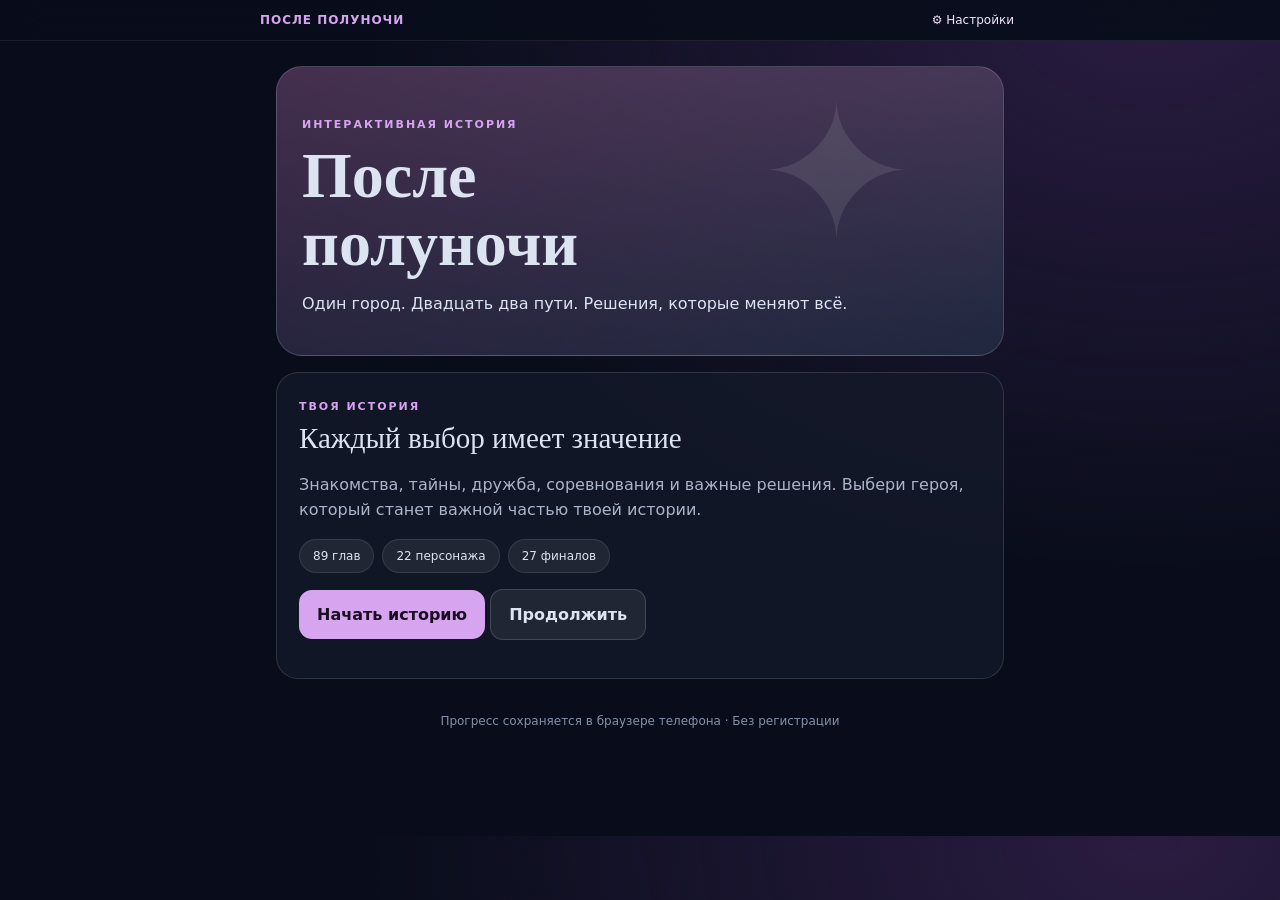
==== index.html @ 6deab2fa "Add mobile-first interactive story website" ====
<!doctype html><html lang="ru"><head><meta charset="UTF-8"><meta name="viewport" content="width=device-width,initial-scale=1,viewport-fit=cover"><meta name="theme-color" content="#090d1b"><title>После полуночи — интерактивная история</title><style>
:root{color-scheme:dark;--a:#d7a4ef;--b:#101629;--c:#dce4f2}*{box-sizing:border-box}body{margin:0;background:radial-gradient(ellipse at 90% 0%,#2a1c41,transparent 48%),#090d1b;color:var(--c);font-family:system-ui,-apple-system,Arial,sans-serif}button{font:inherit;cursor:pointer}header{position:sticky;top:0;z-index:20;display:flex;justify-content:space-between;align-items:center;padding:12px max(16px,calc((100vw - 760px)/2));background:#090d1bed;backdrop-filter:blur(18px);border-bottom:1px solid #ffffff15}header b{color:var(--a);letter-spacing:.08em;font-size:12px}.wrap{width:min(100%,760px);margin:auto;padding:16px 16px 96px}.cover{border:1px solid #ffffff26;overflow:hidden;border-radius:26px;min-height:290px;position:relative;background:linear-gradient(160deg,#58375d88,#0d1e32cc),linear-gradient(65deg,#201d32,#765479)}.cover:before{content:"✦";position:absolute;right:12%;top:12px;font-size:190px;line-height:1;color:#ffffff19}.cover section{position:absolute;inset:auto 25px 26px}h1{font-family:Georgia,serif;line-height:1.06;font-size:clamp(34px,9vw,64px);margin:10px 0}h2{font:29px Georgia,serif;margin:8px 0 18px}.kicker{font-size:11px;letter-spacing:.18em;text-transform:uppercase;color:var(--a);font-weight:800}.muted{color:#aab5ca;line-height:1.55}.btn{border:0;border-radius:13px;background:var(--a);color:#1a0f22;font-weight:750;padding:15px 18px;min-height:48px}.btn.secondary{color:var(--c);background:#ffffff12;border:1px solid #ffffff27}.btn:disabled{opacity:.45}.stack{display:grid;gap:12px}.panel{border:1px solid #ffffff20;background:#151a2bc9;border-radius:22px;padding:22px;margin-top:16px}.rows{display:flex;gap:8px;flex-wrap:wrap}.pill{padding:9px 13px;background:#ffffff12;border:1px solid #ffffff19;border-radius:100px;font-size:12px}.scene{font:clamp(17px,4vw,21px)/1.75 Georgia,serif;white-space:pre-wrap;color:#f5eefa}.choice{width:100%;text-align:left;background:#20223c;color:white;border:1px solid #ffffff23;border-radius:15px;padding:17px;margin:7px 0;line-height:1.45}.choice:active{background:#403452}.choice small{display:block;color:var(--a);margin-top:5px}.names{display:grid;grid-template-columns:repeat(2,minmax(0,1fr));gap:8px}.name{background:#ffffff0c;border:1px solid #ffffff20;padding:14px 12px;border-radius:13px;color:#fff;text-align:left}.name.active{border-color:var(--a);background:#ce8fee22}.name small{display:block;color:#abb4c7;margin-top:4px}.hidden{display:none!important}.footer{color:#8390a8;font-size:12px;text-align:center;margin-top:35px}progress{width:100%;accent-color:#d7a4ef;height:7px}#ending{border:1px solid #bca2c0;border-radius:17px;padding:18px;background:#ffffff0c}dialog{background:#121728;color:white;border:1px solid #ffffff30;border-radius:18px;max-width:440px;width:90%;padding:22px}dialog::backdrop{background:#000a}.toplink{background:none;color:#f2e4fb;border:0;font-size:12px}@media(min-width:580px){.names{grid-template-columns:repeat(4,1fr)}.wrap{padding-top:25px}}@media(prefers-reduced-motion:no-preference){.panel{animation:rise .3s ease-out}@keyframes rise{from{opacity:.6;transform:translateY(8px)}to{opacity:1;transform:none}}}</style></head><body><header><b>ПОСЛЕ ПОЛУНОЧИ</b><button class="toplink" onclick="showSettings()">⚙ Настройки</button></header><main class="wrap">
<section class="cover"><section><span class="kicker">Интерактивная история</span><h1>После<br>полуночи</h1><p>Один город. Двадцать два пути. Решения, которые меняют всё.</p></section></section>
<section id="start" class="panel"><span class="kicker">Твоя история</span><h2>Каждый выбор имеет значение</h2><p class="muted">Знакомства, тайны, дружба, соревнования и важные решения. Выбери героя, который станет важной частью твоей истории.</p><div class="rows"><span class="pill">89 глав</span><span class="pill">22 персонажа</span><span class="pill">27 финалов</span></div><p><button class="btn" onclick="begin()">Начать историю</button> <button class="btn secondary" onclick="resume()">Продолжить</button></p></section>
<section id="game" class="hidden"><section class="panel"><div class="rows"><span class="pill" id="chapter">Глава 1 / 89</span><span class="pill" id="scores">Смелость 0 · Правда 0</span></div><p><progress id="bar" value="1" max="89"></progress></p><span class="kicker" id="episode">Сезон первый</span><h2 id="heading"></h2><div id="scene" class="scene"></div></section><section class="panel" id="selectPanel"><span class="kicker">Герои</span><h2>Кому довериться?</h2><p class="muted">Ты можешь поменять свой выбор. Некоторые решения сделают отношения ближе, другие отдалят вас.</p><div class="names" id="names"></div></section><section class="panel"><span class="kicker">Твой выбор</span><div id="choices"></div></section></section><p class="footer">Прогресс сохраняется в браузере телефона · Без регистрации</p></main>
<dialog id="settings"><h2>Настройки</h2><p class="muted">Все сохранения хранятся только на этом устройстве.</p><button class="btn secondary" onclick="exportSave()">Скопировать сохранение</button> <button class="btn secondary" onclick="resetSave()">Начать заново</button><p><button class="btn" onclick="document.getElementById('settings').close()">Закрыть</button></p></dialog>
<script>
const people=[['Александр','хоккеист'],['Матвей','фигурист'],['Артём','музыкант'],['Марк','фотограф'],['Никита','журналист'],['Илья','спасатель'],['Дмитрий','архитектор'],['Егор','актер'],['Даниил','врач'],['Андрей','писатель'],['Лев','пилот'],['Максим','предприниматель'],['Тимур','тренер'],['Роман','режиссер'],['Кирилл','художник'],['Мирон','психолог'],['Виктор','спортсмен'],['Савва','историк'],['Оскар','шеф-повар'],['Ян','путешественник'],['Давид','музыкант'],['Глеб','ученый']];
const titles=['Первая встреча','Тайна старого письма','Случайный разговор','Поворот судьбы','На грани решения','Обещание','За закрытой дверью','Голос из прошлого','Неожиданная новость','После полуночи','Другая сторона правды','Новая дорога','Последний шанс'];
let s={chapter:1,hero:0,bravery:0,truth:0,trust:0,history:[]};
try{const saved=JSON.parse(localStorage.getItem('after_midnight_save'));if(saved&&saved.chapter)s=saved}catch{}
function store(){localStorage.setItem('after_midnight_save',JSON.stringify(s))}
function name(){return people[s.hero][0]}
function begin(){document.getElementById('start').classList.add('hidden');document.getElementById('game').classList.remove('hidden');render()}
function resume(){begin()}
function makeScene(){const n=s.chapter;const a=name();const topic=titles[(n-1)%titles.length];if(n===89)return 'Прошло столько событий, что теперь всё кажется другим. Ты стоишь на набережной и понимаешь: каждое слово, каждый отказ и каждое обещание привели тебя сюда. '+a+' ждёт ответа. Как ты завершишь эту историю?';const intro=['Город встречает тебя прохладным воздухом. Фонари отражаются в мокром асфальте, а телефон неожиданно загорается. На экране имя: '+a+'.','На следующий день ты находишь записку без подписи. В ней только место встречи и три слова: «Ты должна узнать». '+a+' замечает твоё беспокойство.','Зал постепенно пустеет. После важного события '+a+' предлагает поговорить наедине. Ты чувствуешь, что за обычными словами скрывается нечто большее.','Ночью приходит сообщение. Кто-то знает историю, о которой ты никому не рассказывала. '+a+' спрашивает, доверяешь ли ты ему.','Утром кажется, что всё решено. Но звонок меняет планы. Ты снова стоишь перед выбором, от которого многое зависит.'];const mid=['Ты вспоминаешь разговор о будущем. Что важнее — защищать близких или говорить правду, даже когда это трудно?','В твоих руках оказывается возможность помочь другому человеку. Однако для этого потребуется смелость и честный разговор.','Друзья дают противоречивые советы. Но принимать решение придется самой.','Перед вами открывается дверь, ведущая к долгожданному ответу. Ты замечаешь, что '+a+' тоже колеблется.','У тебя есть всего один вечер, чтобы исправить ошибку. И совсем неясно, получится ли вернуть прежнее доверие.'];return intro[(n-1)%intro.length]+'\n\n'+topic+'.\n\n'+mid[Math.floor((n-1)/3)%mid.length]+'\n\n'+(n%9===0?'В этот момент ты понимаешь: отступать уже поздно.':'За окном наступает ночь. Что ты сделаешь?')}
function ending(){let id=((s.bravery+120)*7+(s.truth+130)*3+(s.trust+90))%27+1;const a=name();const tone=s.trust>9?'вы сохранили близость и взаимное доверие':s.truth>8?'ты выбрала правду и собственный путь':'будущее осталось открытым';return 'Финал '+id+' из 27.\n\nТы вспоминаешь всё, что было между вами. '+a+' стоит рядом, а впереди начинается новая глава жизни. Благодаря твоим решениям '+tone+'.\n\nУ любой истории есть конец. Но главный выбор всегда остаётся за тобой.'}
function selectHero(i){s.hero=i;store();render()}
function choose(i){const changes=[[1,0,1],[0,1,0],[-1,-1,-1],[1,1,0]];const [b,t,r]=changes[i];s.bravery+=b;s.truth+=t;s.trust+=r;s.history.push({chapter:s.chapter,choice:i,hero:s.hero});if(s.chapter<89)s.chapter++;else{s.chapter=90}store();render();window.scrollTo({top:0,behavior:'smooth'})}
function render(){const n=s.chapter;document.getElementById('chapter').textContent='Глава '+Math.min(n,89)+' / 89';document.getElementById('scores').textContent='Смелость '+s.bravery+' · Правда '+s.truth+' · Доверие '+s.trust;document.getElementById('bar').value=Math.min(n,89);document.getElementById('episode').textContent=n>89?'Эпилог':'Глава '+n;document.getElementById('heading').textContent=n>89?'Твоя концовка':titles[(n-1)%titles.length];document.getElementById('scene').textContent=n>89?ending():makeScene();document.getElementById('selectPanel').classList.toggle('hidden',n>89);document.getElementById('names').innerHTML=people.map((p,i)=>'<button class="name '+(s.hero===i?'active':'')+'" onclick="selectHero('+i+')">'+p[0]+'<small>'+p[1]+'</small></button>').join('');document.getElementById('choices').innerHTML=n>89?'<button class="btn" onclick="restart()">Начать новую историю</button>':[['Сказать правду, несмотря на последствия','+1 к правде'],['Поступить смело и рискнуть','+1 к смелости · +1 к доверию'],['Промолчать и держаться в стороне','-1 к правде · -1 к доверию'],['Предложить решить всё вместе','+1 к смелости · +1 к правде']].map((o,i)=>'<button class="choice" onclick="choose('+([1,0,2,3][i])+')">'+o[0]+'<small>'+o[1]+'</small></button>').join('')}
function restart(){if(confirm('Начать сначала? Прежнее сохранение будет заменено.')){s={chapter:1,hero:0,bravery:0,truth:0,trust:0,history:[]};store();render()}}
function resetSave(){document.getElementById('settings').close();restart()}
function exportSave(){navigator.clipboard?.writeText(JSON.stringify(s)).then(()=>alert('Сохранение скопировано')).catch(()=>alert('Не удалось скопировать'))}
function showSettings(){document.getElementById('settings').showModal()}
if(s.chapter>1){document.querySelector('#start .muted').textContent='Твоя история сохранена: глава '+Math.min(s.chapter,89)+'. Нажми «Продолжить», чтобы вернуться к выбору.'}
</script></body></html>
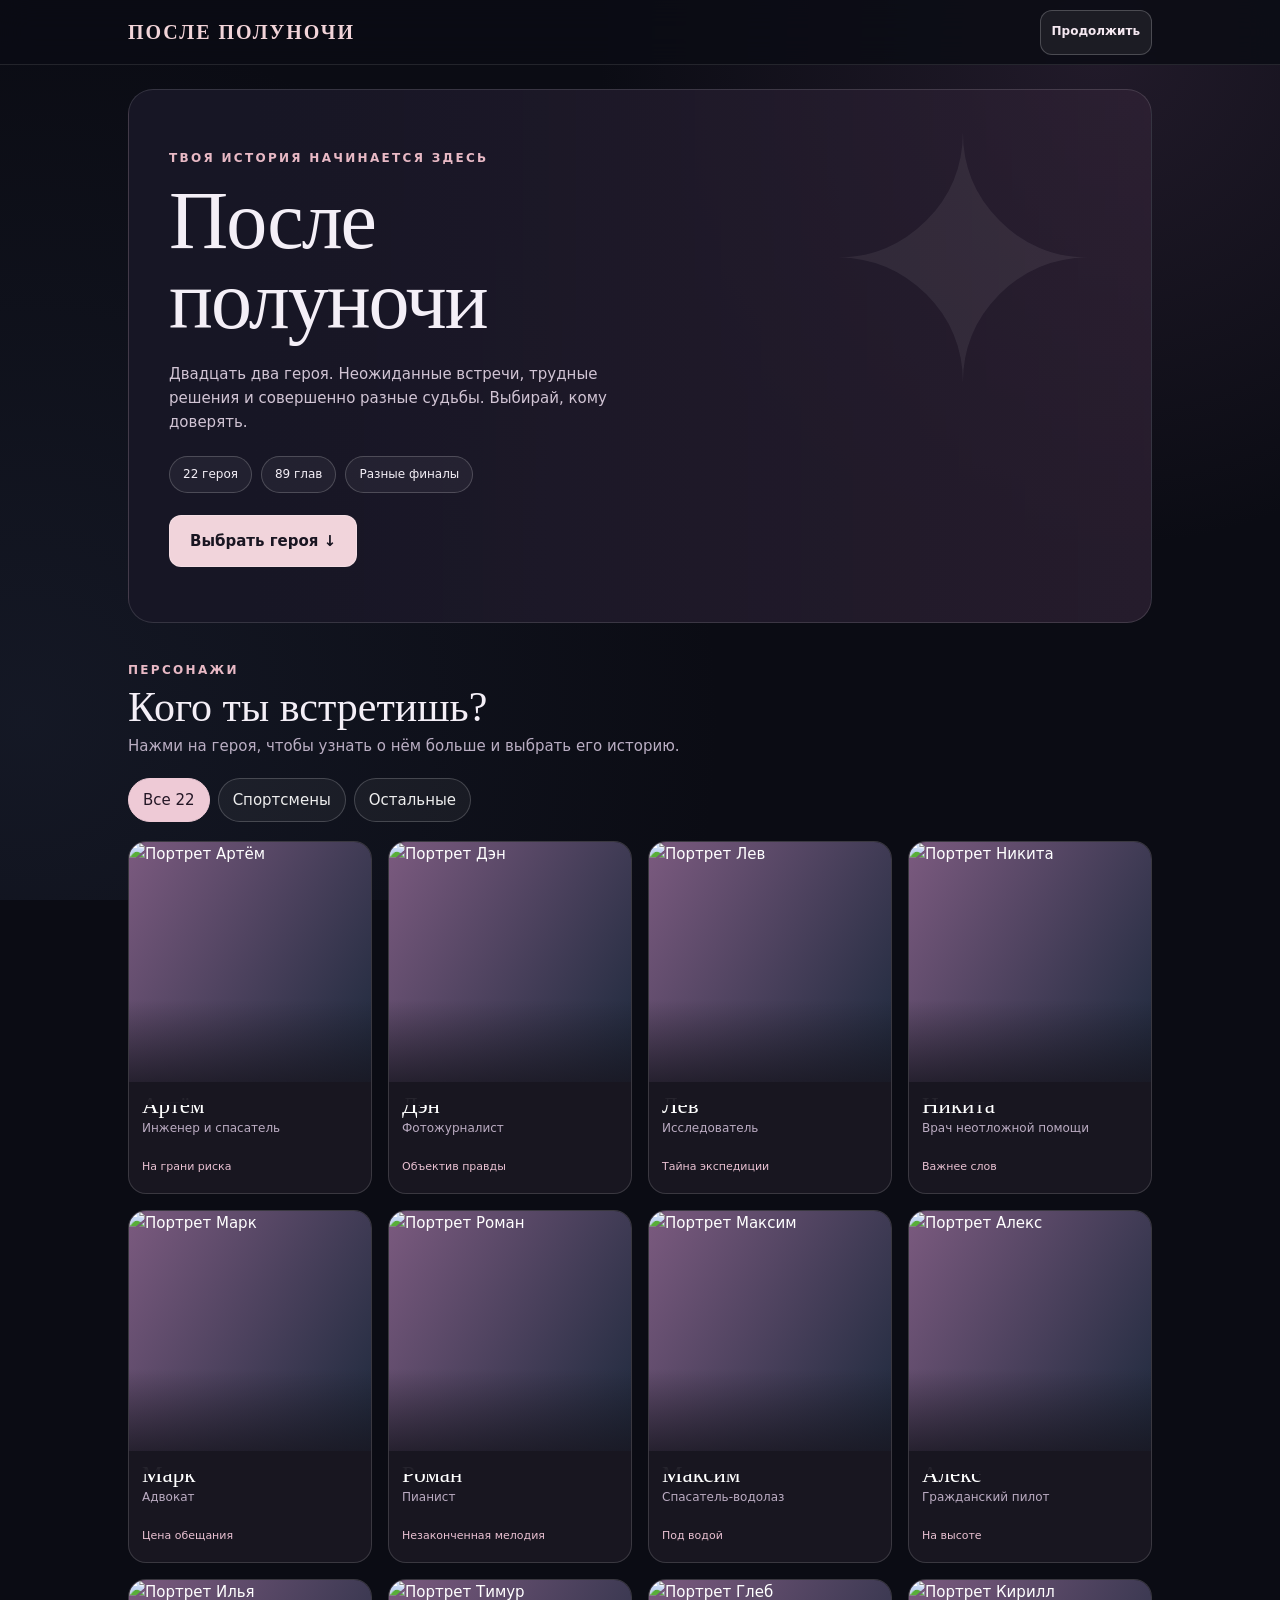
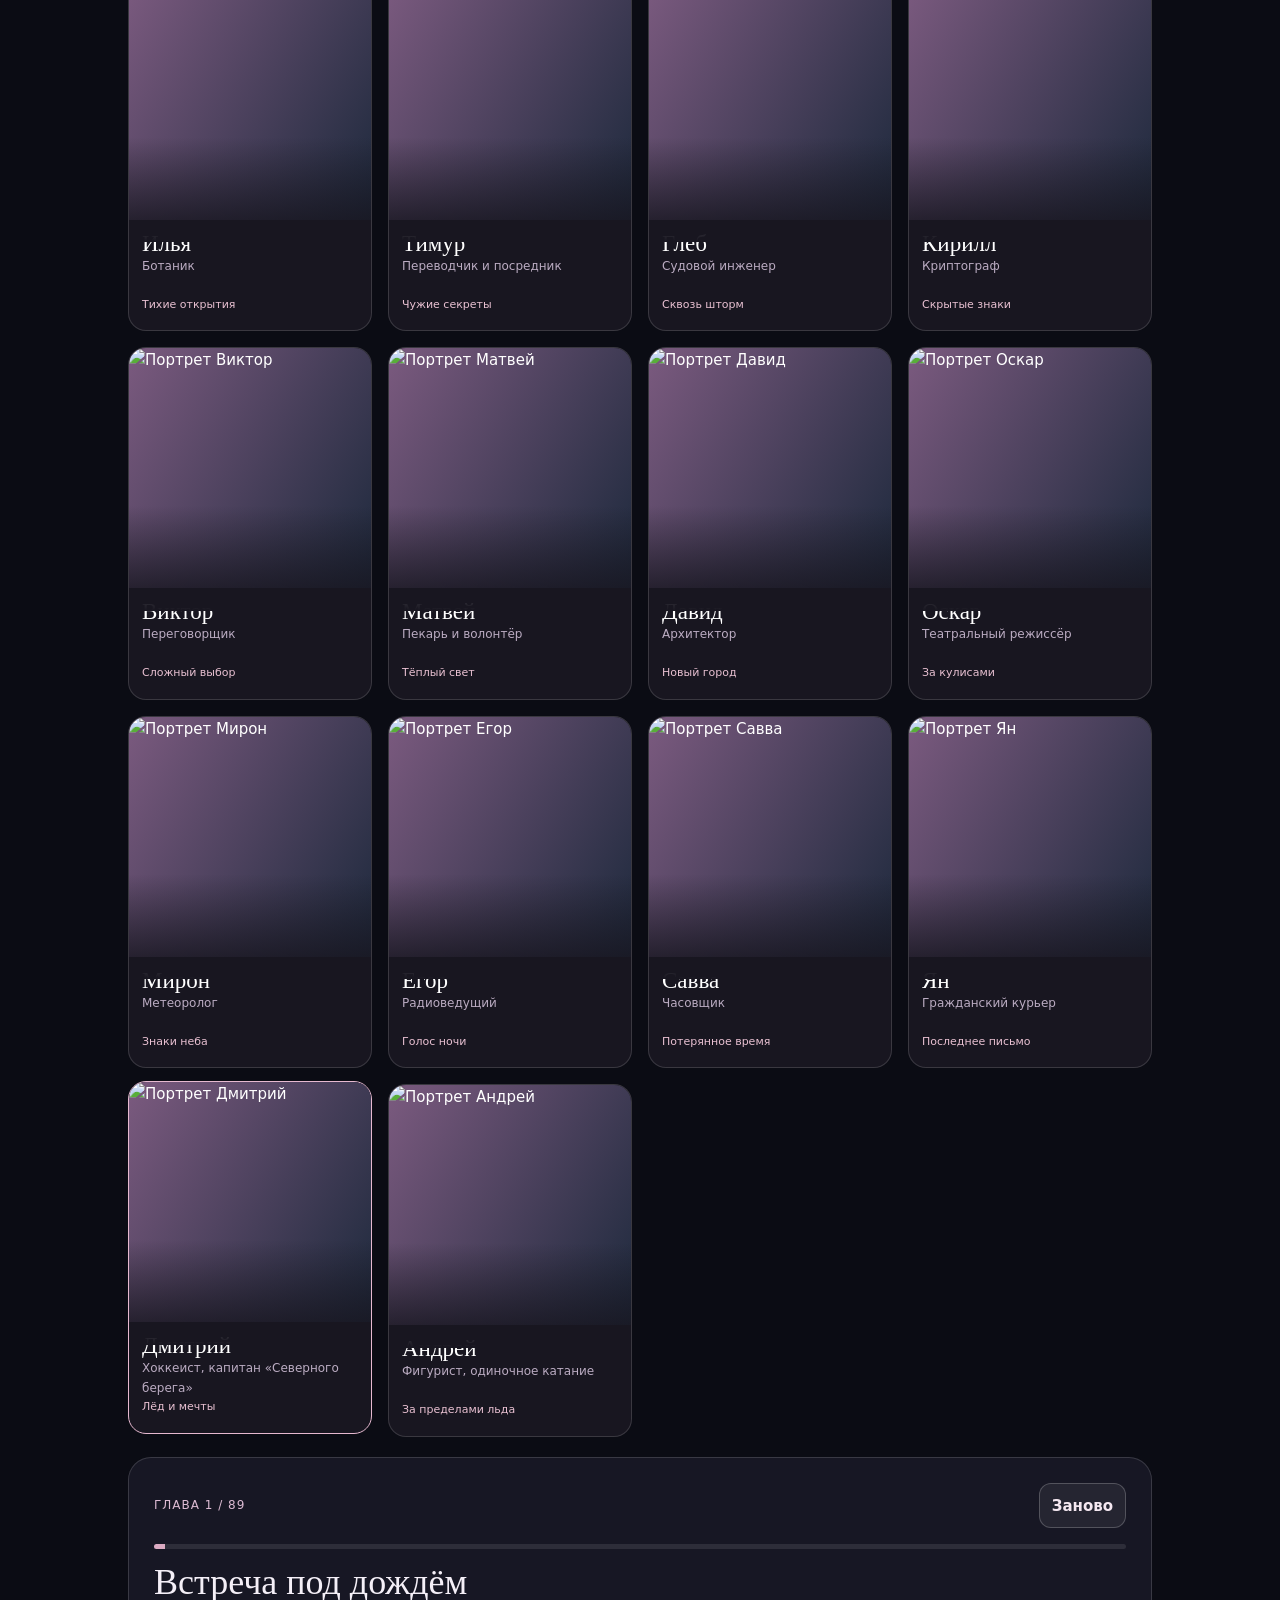
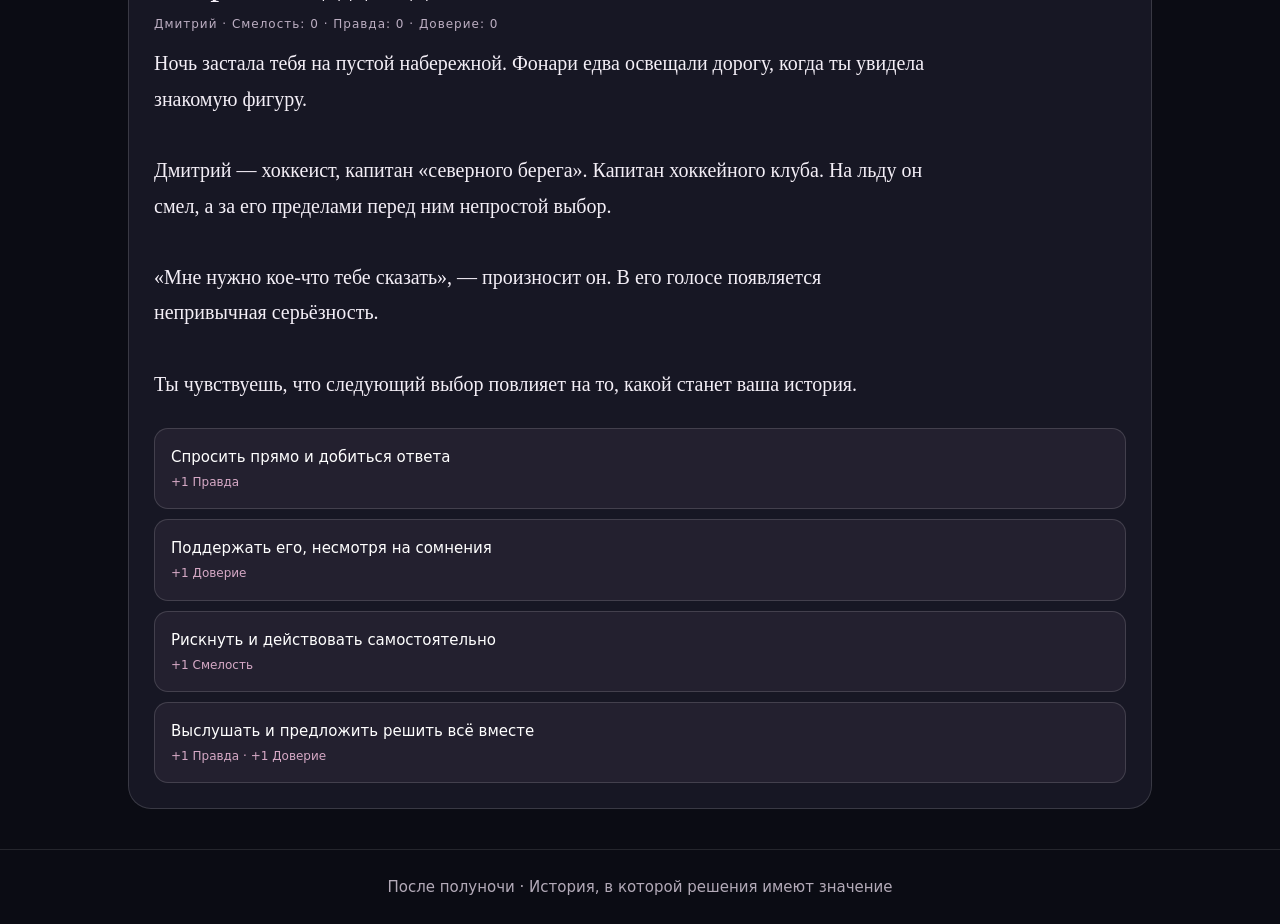
==== commit d6c1afbd: "Show 22 original characters as mobile portrait cards and story routes" ====
--- a/index.html
+++ b/index.html
@@ -1,26 +1,20 @@
-<!doctype html><html lang="ru"><head><meta charset="UTF-8"><meta name="viewport" content="width=device-width,initial-scale=1,viewport-fit=cover"><meta name="theme-color" content="#090d1b"><title>После полуночи — интерактивная история</title><style>
-:root{color-scheme:dark;--a:#d7a4ef;--b:#101629;--c:#dce4f2}*{box-sizing:border-box}body{margin:0;background:radial-gradient(ellipse at 90% 0%,#2a1c41,transparent 48%),#090d1b;color:var(--c);font-family:system-ui,-apple-system,Arial,sans-serif}button{font:inherit;cursor:pointer}header{position:sticky;top:0;z-index:20;display:flex;justify-content:space-between;align-items:center;padding:12px max(16px,calc((100vw - 760px)/2));background:#090d1bed;backdrop-filter:blur(18px);border-bottom:1px solid #ffffff15}header b{color:var(--a);letter-spacing:.08em;font-size:12px}.wrap{width:min(100%,760px);margin:auto;padding:16px 16px 96px}.cover{border:1px solid #ffffff26;overflow:hidden;border-radius:26px;min-height:290px;position:relative;background:linear-gradient(160deg,#58375d88,#0d1e32cc),linear-gradient(65deg,#201d32,#765479)}.cover:before{content:"✦";position:absolute;right:12%;top:12px;font-size:190px;line-height:1;color:#ffffff19}.cover section{position:absolute;inset:auto 25px 26px}h1{font-family:Georgia,serif;line-height:1.06;font-size:clamp(34px,9vw,64px);margin:10px 0}h2{font:29px Georgia,serif;margin:8px 0 18px}.kicker{font-size:11px;letter-spacing:.18em;text-transform:uppercase;color:var(--a);font-weight:800}.muted{color:#aab5ca;line-height:1.55}.btn{border:0;border-radius:13px;background:var(--a);color:#1a0f22;font-weight:750;padding:15px 18px;min-height:48px}.btn.secondary{color:var(--c);background:#ffffff12;border:1px solid #ffffff27}.btn:disabled{opacity:.45}.stack{display:grid;gap:12px}.panel{border:1px solid #ffffff20;background:#151a2bc9;border-radius:22px;padding:22px;margin-top:16px}.rows{display:flex;gap:8px;flex-wrap:wrap}.pill{padding:9px 13px;background:#ffffff12;border:1px solid #ffffff19;border-radius:100px;font-size:12px}.scene{font:clamp(17px,4vw,21px)/1.75 Georgia,serif;white-space:pre-wrap;color:#f5eefa}.choice{width:100%;text-align:left;background:#20223c;color:white;border:1px solid #ffffff23;border-radius:15px;padding:17px;margin:7px 0;line-height:1.45}.choice:active{background:#403452}.choice small{display:block;color:var(--a);margin-top:5px}.names{display:grid;grid-template-columns:repeat(2,minmax(0,1fr));gap:8px}.name{background:#ffffff0c;border:1px solid #ffffff20;padding:14px 12px;border-radius:13px;color:#fff;text-align:left}.name.active{border-color:var(--a);background:#ce8fee22}.name small{display:block;color:#abb4c7;margin-top:4px}.hidden{display:none!important}.footer{color:#8390a8;font-size:12px;text-align:center;margin-top:35px}progress{width:100%;accent-color:#d7a4ef;height:7px}#ending{border:1px solid #bca2c0;border-radius:17px;padding:18px;background:#ffffff0c}dialog{background:#121728;color:white;border:1px solid #ffffff30;border-radius:18px;max-width:440px;width:90%;padding:22px}dialog::backdrop{background:#000a}.toplink{background:none;color:#f2e4fb;border:0;font-size:12px}@media(min-width:580px){.names{grid-template-columns:repeat(4,1fr)}.wrap{padding-top:25px}}@media(prefers-reduced-motion:no-preference){.panel{animation:rise .3s ease-out}@keyframes rise{from{opacity:.6;transform:translateY(8px)}to{opacity:1;transform:none}}}</style></head><body><header><b>ПОСЛЕ ПОЛУНОЧИ</b><button class="toplink" onclick="showSettings()">⚙ Настройки</button></header><main class="wrap">
-<section class="cover"><section><span class="kicker">Интерактивная история</span><h1>После<br>полуночи</h1><p>Один город. Двадцать два пути. Решения, которые меняют всё.</p></section></section>
-<section id="start" class="panel"><span class="kicker">Твоя история</span><h2>Каждый выбор имеет значение</h2><p class="muted">Знакомства, тайны, дружба, соревнования и важные решения. Выбери героя, который станет важной частью твоей истории.</p><div class="rows"><span class="pill">89 глав</span><span class="pill">22 персонажа</span><span class="pill">27 финалов</span></div><p><button class="btn" onclick="begin()">Начать историю</button> <button class="btn secondary" onclick="resume()">Продолжить</button></p></section>
-<section id="game" class="hidden"><section class="panel"><div class="rows"><span class="pill" id="chapter">Глава 1 / 89</span><span class="pill" id="scores">Смелость 0 · Правда 0</span></div><p><progress id="bar" value="1" max="89"></progress></p><span class="kicker" id="episode">Сезон первый</span><h2 id="heading"></h2><div id="scene" class="scene"></div></section><section class="panel" id="selectPanel"><span class="kicker">Герои</span><h2>Кому довериться?</h2><p class="muted">Ты можешь поменять свой выбор. Некоторые решения сделают отношения ближе, другие отдалят вас.</p><div class="names" id="names"></div></section><section class="panel"><span class="kicker">Твой выбор</span><div id="choices"></div></section></section><p class="footer">Прогресс сохраняется в браузере телефона · Без регистрации</p></main>
-<dialog id="settings"><h2>Настройки</h2><p class="muted">Все сохранения хранятся только на этом устройстве.</p><button class="btn secondary" onclick="exportSave()">Скопировать сохранение</button> <button class="btn secondary" onclick="resetSave()">Начать заново</button><p><button class="btn" onclick="document.getElementById('settings').close()">Закрыть</button></p></dialog>
-<script>
-const people=[['Александр','хоккеист'],['Матвей','фигурист'],['Артём','музыкант'],['Марк','фотограф'],['Никита','журналист'],['Илья','спасатель'],['Дмитрий','архитектор'],['Егор','актер'],['Даниил','врач'],['Андрей','писатель'],['Лев','пилот'],['Максим','предприниматель'],['Тимур','тренер'],['Роман','режиссер'],['Кирилл','художник'],['Мирон','психолог'],['Виктор','спортсмен'],['Савва','историк'],['Оскар','шеф-повар'],['Ян','путешественник'],['Давид','музыкант'],['Глеб','ученый']];
-const titles=['Первая встреча','Тайна старого письма','Случайный разговор','Поворот судьбы','На грани решения','Обещание','За закрытой дверью','Голос из прошлого','Неожиданная новость','После полуночи','Другая сторона правды','Новая дорога','Последний шанс'];
-let s={chapter:1,hero:0,bravery:0,truth:0,trust:0,history:[]};
-try{const saved=JSON.parse(localStorage.getItem('after_midnight_save'));if(saved&&saved.chapter)s=saved}catch{}
-function store(){localStorage.setItem('after_midnight_save',JSON.stringify(s))}
-function name(){return people[s.hero][0]}
-function begin(){document.getElementById('start').classList.add('hidden');document.getElementById('game').classList.remove('hidden');render()}
-function resume(){begin()}
-function makeScene(){const n=s.chapter;const a=name();const topic=titles[(n-1)%titles.length];if(n===89)return 'Прошло столько событий, что теперь всё кажется другим. Ты стоишь на набережной и понимаешь: каждое слово, каждый отказ и каждое обещание привели тебя сюда. '+a+' ждёт ответа. Как ты завершишь эту историю?';const intro=['Город встречает тебя прохладным воздухом. Фонари отражаются в мокром асфальте, а телефон неожиданно загорается. На экране имя: '+a+'.','На следующий день ты находишь записку без подписи. В ней только место встречи и три слова: «Ты должна узнать». '+a+' замечает твоё беспокойство.','Зал постепенно пустеет. После важного события '+a+' предлагает поговорить наедине. Ты чувствуешь, что за обычными словами скрывается нечто большее.','Ночью приходит сообщение. Кто-то знает историю, о которой ты никому не рассказывала. '+a+' спрашивает, доверяешь ли ты ему.','Утром кажется, что всё решено. Но звонок меняет планы. Ты снова стоишь перед выбором, от которого многое зависит.'];const mid=['Ты вспоминаешь разговор о будущем. Что важнее — защищать близких или говорить правду, даже когда это трудно?','В твоих руках оказывается возможность помочь другому человеку. Однако для этого потребуется смелость и честный разговор.','Друзья дают противоречивые советы. Но принимать решение придется самой.','Перед вами открывается дверь, ведущая к долгожданному ответу. Ты замечаешь, что '+a+' тоже колеблется.','У тебя есть всего один вечер, чтобы исправить ошибку. И совсем неясно, получится ли вернуть прежнее доверие.'];return intro[(n-1)%intro.length]+'\n\n'+topic+'.\n\n'+mid[Math.floor((n-1)/3)%mid.length]+'\n\n'+(n%9===0?'В этот момент ты понимаешь: отступать уже поздно.':'За окном наступает ночь. Что ты сделаешь?')}
-function ending(){let id=((s.bravery+120)*7+(s.truth+130)*3+(s.trust+90))%27+1;const a=name();const tone=s.trust>9?'вы сохранили близость и взаимное доверие':s.truth>8?'ты выбрала правду и собственный путь':'будущее осталось открытым';return 'Финал '+id+' из 27.\n\nТы вспоминаешь всё, что было между вами. '+a+' стоит рядом, а впереди начинается новая глава жизни. Благодаря твоим решениям '+tone+'.\n\nУ любой истории есть конец. Но главный выбор всегда остаётся за тобой.'}
-function selectHero(i){s.hero=i;store();render()}
-function choose(i){const changes=[[1,0,1],[0,1,0],[-1,-1,-1],[1,1,0]];const [b,t,r]=changes[i];s.bravery+=b;s.truth+=t;s.trust+=r;s.history.push({chapter:s.chapter,choice:i,hero:s.hero});if(s.chapter<89)s.chapter++;else{s.chapter=90}store();render();window.scrollTo({top:0,behavior:'smooth'})}
-function render(){const n=s.chapter;document.getElementById('chapter').textContent='Глава '+Math.min(n,89)+' / 89';document.getElementById('scores').textContent='Смелость '+s.bravery+' · Правда '+s.truth+' · Доверие '+s.trust;document.getElementById('bar').value=Math.min(n,89);document.getElementById('episode').textContent=n>89?'Эпилог':'Глава '+n;document.getElementById('heading').textContent=n>89?'Твоя концовка':titles[(n-1)%titles.length];document.getElementById('scene').textContent=n>89?ending():makeScene();document.getElementById('selectPanel').classList.toggle('hidden',n>89);document.getElementById('names').innerHTML=people.map((p,i)=>'<button class="name '+(s.hero===i?'active':'')+'" onclick="selectHero('+i+')">'+p[0]+'<small>'+p[1]+'</small></button>').join('');document.getElementById('choices').innerHTML=n>89?'<button class="btn" onclick="restart()">Начать новую историю</button>':[['Сказать правду, несмотря на последствия','+1 к правде'],['Поступить смело и рискнуть','+1 к смелости · +1 к доверию'],['Промолчать и держаться в стороне','-1 к правде · -1 к доверию'],['Предложить решить всё вместе','+1 к смелости · +1 к правде']].map((o,i)=>'<button class="choice" onclick="choose('+([1,0,2,3][i])+')">'+o[0]+'<small>'+o[1]+'</small></button>').join('')}
-function restart(){if(confirm('Начать сначала? Прежнее сохранение будет заменено.')){s={chapter:1,hero:0,bravery:0,truth:0,trust:0,history:[]};store();render()}}
-function resetSave(){document.getElementById('settings').close();restart()}
-function exportSave(){navigator.clipboard?.writeText(JSON.stringify(s)).then(()=>alert('Сохранение скопировано')).catch(()=>alert('Не удалось скопировать'))}
-function showSettings(){document.getElementById('settings').showModal()}
-if(s.chapter>1){document.querySelector('#start .muted').textContent='Твоя история сохранена: глава '+Math.min(s.chapter,89)+'. Нажми «Продолжить», чтобы вернуться к выбору.'}
+<!doctype html><html lang="ru"><head><meta charset="utf-8"><meta name="viewport" content="width=device-width,initial-scale=1,viewport-fit=cover"><meta name="theme-color" content="#0e0d18"><title>После полуночи — интерактивная история</title><style>
+*{box-sizing:border-box}html{scroll-behavior:smooth}body{background:#0b0c14;color:#f4eff7;font:15px/1.6 system-ui,-apple-system,'Segoe UI',sans-serif;margin:0}button,input{font:inherit}button{cursor:pointer}.bg{position:fixed;inset:0;z-index:-1;background:radial-gradient(circle at 86% 5%,#44304b66,transparent 36%),radial-gradient(circle at 2% 80%,#27304755,transparent 48%),#0b0c14}.wrap{max-width:1060px;margin:auto;padding:0 18px}.nav{height:65px;display:flex;justify-content:space-between;align-items:center;border-bottom:1px solid #ffffff1a;background:#0b0c14d9;backdrop-filter:blur(15px);position:sticky;top:0;z-index:5}.logo{font:600 20px Georgia,serif;letter-spacing:2px;color:#f2d4d9}.minor{color:#bcaec2;font-size:12px;letter-spacing:1px}.btn{border:1px solid #ffffff35;border-radius:12px;background:#f1d4db;color:#191521;font-weight:700;padding:13px 20px;min-height:45px}.btn.ghost{background:#ffffff10;color:#f5e8f1}.btn:active{transform:scale(.98)}.hero{border:1px solid #ffffff21;border-radius:25px;margin-top:24px;overflow:hidden;position:relative;min-height:375px;background:linear-gradient(90deg,#171625 12%,#302235bb 100%)}.hero:before{content:'✦';position:absolute;top:-90px;right:50px;color:#ffffff11;font-size:330px}.hero-copy{position:relative;padding:55px 40px;max-width:590px}.hero h1{font:normal clamp(45px,8vw,82px)/.97 Georgia,serif;letter-spacing:-2px;margin:12px 0 22px}.eyebrow{color:#e8b9c5;font-size:12px;font-weight:750;letter-spacing:2.3px;text-transform:uppercase}.hero p{max-width:440px;color:#d1c4d4}.stats{display:flex;gap:9px;flex-wrap:wrap;margin:22px 0}.stat{font-size:12px;border:1px solid #ffffff30;padding:8px 13px;border-radius:99px;background:#ffffff0d}.section-title{display:flex;align-items:flex-end;justify-content:space-between;gap:20px;margin:38px 0 20px}.section-title h2{font:normal clamp(29px,6vw,42px) Georgia,serif;margin:3px 0}.section-title p{margin:0;color:#baaec3}.grid{display:grid;grid-template-columns:repeat(4,minmax(0,1fr));gap:16px}.person{padding:0;text-align:left;background:#181620;border:1px solid #ffffff25;color:white;border-radius:18px;overflow:hidden;position:relative;transition:transform .2s,border-color .2s}.person:hover,.person.active{border-color:#e6b9d0;transform:translateY(-3px)}.portrait{height:240px;width:100%;object-fit:cover;display:block;background:linear-gradient(120deg,#7b5a7f,#1d293c)}.person:after{content:'';pointer-events:none;position:absolute;inset:0 0 88px;background:linear-gradient(transparent 60%,#181620)}.person-info{padding:11px 13px 17px}.person-name{font:normal 23px Georgia,serif}.person-role{color:#bbacc2;font-size:12px;min-height:39px}.tag{color:#e9c1d2;font-size:11px}.filters{display:flex;gap:8px;flex-wrap:wrap}.filters button{border-radius:100px;border:1px solid #ffffff30;background:#ffffff0c;color:#eee;padding:9px 14px}.filters .active{background:#eecad6;color:#241726;border-color:#eecad6}.story{background:#171724;border:1px solid #ffffff25;border-radius:23px;padding:25px;margin:20px 0 40px}.storytop{display:flex;justify-content:space-between;align-items:center;gap:8px}.chapter{font-size:12px;color:#ddbbd3;letter-spacing:1px}.story h2{font:normal 36px Georgia,serif;margin:12px 0}.scene{font:20px/1.78 Georgia,serif;white-space:pre-wrap;max-width:780px}.choices{display:grid;gap:10px;margin-top:26px}.choice{border:1px solid #ffffff25;background:#23202f;color:#fff;text-align:left;border-radius:14px;padding:16px}.choice:hover{border-color:#e3b4cb}.choice span{display:block;font-size:12px;color:#d6a9c6;margin-top:4px}.progress{height:5px;background:#ffffff18;border-radius:12px;margin-top:16px;overflow:hidden}.progress i{display:block;height:100%;background:#dbaac2;transition:width .3s}.bio{position:fixed;inset:0;background:#000a;z-index:10;display:none;place-items:center;padding:18px}.bio.open{display:grid}.bio-inner{width:min(100%,700px);max-height:90vh;overflow:auto;background:#1b1927;border:1px solid #ffffff38;border-radius:24px;display:grid;grid-template-columns:40% 60%}.bio-inner img{width:100%;height:100%;min-height:330px;object-fit:cover}.bio-content{padding:28px}.bio h2{font:normal 42px Georgia,serif;margin:5px 0}.bio p{color:#d1c4d4}.close{border:none;background:none;color:#fff;float:right;font-size:25px}.hidden{display:none!important}footer{border-top:1px solid #ffffff1c;color:#b3aab8;text-align:center;padding:25px;margin-top:40px}@media(max-width:800px){.grid{grid-template-columns:repeat(3,1fr)}}@media(max-width:570px){.nav{height:58px}.logo{font-size:17px}.wrap{padding:0 13px}.hero{min-height:320px;margin-top:13px}.hero-copy{padding:30px 21px}.hero h1{font-size:56px}.grid{grid-template-columns:repeat(2,minmax(0,1fr));gap:10px}.portrait{height:215px}.person-info{padding:9px 10px 12px}.person-name{font-size:21px}.section-title{align-items:start;flex-direction:column;margin-top:29px;gap:4px}.story{padding:20px 15px}.scene{font-size:18px}.story h2{font-size:29px}.bio-inner{display:block}.bio-inner img{max-height:250px;min-height:0}.bio-content{padding:19px}}@media(max-width:360px){.portrait{height:175px}.hero h1{font-size:44px}}
+</style></head><body><div class="bg"></div><header class="nav"><div class="wrap" style="width:100%;display:flex;justify-content:space-between;align-items:center"><span class="logo">ПОСЛЕ ПОЛУНОЧИ</span><button class="btn ghost" style="padding:7px 11px;font-size:12px" onclick="scrollToStory()">Продолжить</button></div></header><main class="wrap"><section class="hero"><div class="hero-copy"><span class="eyebrow">Твоя история начинается здесь</span><h1>После<br>полуночи</h1><p>Двадцать два героя. Неожиданные встречи, трудные решения и совершенно разные судьбы. Выбирай, кому доверять.</p><div class="stats"><span class="stat">22 героя</span><span class="stat">89 глав</span><span class="stat">Разные финалы</span></div><button class="btn" onclick="document.getElementById('cast').scrollIntoView()">Выбрать героя ↓</button></div></section><section id="cast"><div class="section-title"><div><div class="eyebrow">Персонажи</div><h2>Кого ты встретишь?</h2><p>Нажми на героя, чтобы узнать о нём больше и выбрать его историю.</p></div></div><div class="filters"><button id="all" class="active" onclick="filterPeople('all')">Все 22</button><button id="sport" onclick="filterPeople('sport')">Спортсмены</button><button id="other" onclick="filterPeople('other')">Остальные</button></div><div class="grid" id="people" style="margin-top:19px"></div></section><section class="story" id="story"><div class="storytop"><span class="chapter" id="progressLabel">ГЛАВА 1 / 89</span><button class="btn ghost" style="padding:6px 12px" onclick="confirmReset()">Заново</button></div><div class="progress"><i id="progress"></i></div><h2 id="chapterTitle">Глава первая</h2><p id="status" class="minor"></p><div id="scene" class="scene"></div><div id="choices" class="choices"></div></section></main><footer>После полуночи · История, в которой решения имеют значение</footer><div class="bio" id="bio" onclick="if(event.target===this)closeBio()"><div class="bio-inner"><img id="bioImg" alt="Портрет героя"><div class="bio-content"><button class="close" onclick="closeBio()" aria-label="Закрыть">×</button><span class="eyebrow">Знакомство</span><h2 id="bioName"></h2><div id="bioRole" class="minor"></div><p id="bioAbout"></p><button class="btn" onclick="chooseHero()">Выбрать его историю</button></div></div></div><script>
+const PEOPLE=[["artem","Артём","Инженер и спасатель","27","На грани риска","photo-1500648767791-00dcc994a43e"],["dan","Дэн","Фотожурналист","26","Объектив правды","photo-1506794778202-cad84cf45f1d"],["lev","Лев","Исследователь","29","Тайна экспедиции","photo-1535713875002-d1d0cf377fde"],["nikita","Никита","Врач неотложной помощи","28","Важнее слов","photo-1507003211169-0a1dd7228f2d"],["mark","Марк","Адвокат","30","Цена обещания","photo-1521119989659-a83eee488004"],["roman","Роман","Пианист","26","Незаконченная мелодия","photo-1527980965255-d3b416303d12"],["max","Максим","Спасатель-водолаз","28","Под водой","photo-1534528741775-53994a69daeb"],["alex","Алекс","Гражданский пилот","29","На высоте","photo-1519085360753-af0119f7cbe7"],["ilya","Илья","Ботаник","27","Тихие открытия","photo-1492562080023-ab3db95bfbce"],["timur","Тимур","Переводчик и посредник","30","Чужие секреты","photo-1500648767791-00dcc994a43e"],["gleb","Глеб","Судовой инженер","28","Сквозь шторм","photo-1506794778202-cad84cf45f1d"],["kirill","Кирилл","Криптограф","26","Скрытые знаки","photo-1535713875002-d1d0cf377fde"],["victor","Виктор","Переговорщик","32","Сложный выбор","photo-1507003211169-0a1dd7228f2d"],["matvey","Матвей","Пекарь и волонтёр","25","Тёплый свет","photo-1521119989659-a83eee488004"],["david","Давид","Архитектор","29","Новый город","photo-1527980965255-d3b416303d12"],["oscar","Оскар","Театральный режиссёр","31","За кулисами","photo-1519085360753-af0119f7cbe7"],["miron","Мирон","Метеоролог","27","Знаки неба","photo-1492562080023-ab3db95bfbce"],["egor","Егор","Радиоведущий","26","Голос ночи","photo-1500648767791-00dcc994a43e"],["savva","Савва","Часовщик","30","Потерянное время","photo-1506794778202-cad84cf45f1d"],["yan","Ян","Гражданский курьер","27","Последнее письмо","photo-1535713875002-d1d0cf377fde"],["dmitry","Дмитрий","Хоккеист, капитан «Северного берега»","27","Лёд и мечты","photo-1507003211169-0a1dd7228f2d"],["andrey","Андрей","Фигурист, одиночное катание","25","За пределами льда","photo-1521119989659-a83eee488004"]];
+const descriptions=['Спокойный и надёжный. Умеет принимать решения в трудную минуту, но собственные чувства прячет глубоко.','Остроумный и наблюдательный. Его фото хранят больше тайн, чем он готов признать.','Всегда ищет ответы. Ради важного открытия готов бросить всё привычное.','Помогает другим, даже когда сам нуждается в поддержке.','Убеждён, что справедливость важнее удобных решений.','Пишет музыку, которую не решается никому показать.','Ему привычнее глубина моря, чем откровенный разговор.','Живёт между городами и мечтает о месте, куда захочется возвращаться.','Умеет замечать красоту там, где другие проходят мимо.','Примиряет других, но не умеет примириться со своим прошлым.','Для него слово «верность» значит больше, чем обещание.','Видит закономерности даже в случайных встречах.','Может найти выход из сложной ситуации, но путается в собственных решениях.','Дарит окружающим тепло и скрывает непростую историю.','Строит дома, но не уверен, где находится его собственный.','Весь его мир — сцена, пока однажды роль не приходится играть в жизни.','Предсказывает бури лучше, чем перемены в собственном сердце.','Его голос слышит весь город, а настоящее имя знают немногие.','Хранит старые часы и незавершённые разговоры.','Постоянно в пути, но одно письмо заставляет остановиться.','Капитан хоккейного клуба. На льду он смел, а за его пределами перед ним непростой выбор.','Фигурист, живущий соревнованиями. За идеальным выступлением скрываются сомнения и мечты.'];
+const g=k=>document.getElementById(k);let state;try{state=JSON.parse(localStorage.getItem('midnight_v2'))}catch{};if(!state||typeof state!=='object')state={hero:20,ch:1,courage:0,truth:0,trust:0,route:[]};let preview=20;
+const save=()=>localStorage.setItem('midnight_v2',JSON.stringify(state));const portrait=p=>'https://images.unsplash.com/'+p[5]+'?auto=format&fit=crop&w=520&q=80';
+function renderPeople(f='all'){g('people').innerHTML=PEOPLE.map((p,i)=>({p,i})).filter(x=>f==='all'||(f==='sport'?(x.i>=20):(x.i<20))).map(({p,i})=>'<button class="person '+(state.hero===i?'active':'')+'" onclick="openBio('+i+')"><img loading="lazy" class="portrait" src="'+portrait(p)+'" alt="Портрет '+p[1]+'"><div class="person-info"><div class="person-name">'+p[1]+'</div><div class="person-role">'+p[2]+'</div><div class="tag">'+p[4]+'</div></div></button>').join('')}
+function filterPeople(f){['all','sport','other'].forEach(x=>g(x).classList.toggle('active',x===f));renderPeople(f)}
+function openBio(i){preview=i;const p=PEOPLE[i];g('bioImg').src=portrait(p);g('bioName').textContent=p[1];g('bioRole').textContent=p[3]+' лет · '+p[2];g('bioAbout').textContent=descriptions[i];g('bio').classList.add('open')}
+function closeBio(){g('bio').classList.remove('open')}function chooseHero(){state.hero=preview;state.ch=1;state.route=[];state.courage=0;state.truth=0;state.trust=0;save();closeBio();renderPeople();renderStory();scrollToStory()}
+function scrollToStory(){g('story').scrollIntoView({behavior:'smooth'})}
+const titles=['Встреча под дождём','Чужое письмо','Тайна набережной','Никому не рассказывай','Прерванный разговор','Шанс всё исправить','Город не спит','Следы прошлого','Обещание на рассвете','Выбор без подсказки','Слова между строк','Другая сторона','Письмо без адреса','Линия судьбы','После полуночи'];
+const moments=['Ночь застала тебя на пустой набережной. Фонари едва освещали дорогу, когда ты увидела знакомую фигуру.','Утром на столе лежал конверт, которого вчера не было. Внутри — короткая записка и незнакомый адрес.','В городе готовились к большому событию. Но именно сегодня тебе позвонил человек, которого ты давно не ожидала услышать.','Каждый вокруг говорил, что всё уже решено. Ты знала: это не так. Последнее слово всё ещё оставалось за тобой.','На остановке ветер вырывал из рук газету. Среди строк неожиданно мелькнуло имя, которое ты не могла забыть.','Знакомый голос раздался из-за двери. Ты остановилась, не зная, стоит ли входить.','До полуночи оставалось несколько минут. На экране телефона светилось сообщение, способное изменить планы на весь следующий год.'];
+function sceneText(){const p=PEOPLE[state.hero],n=state.ch;if(n>89)return p[1]+' встречает тебя у моря, где когда-то всё началось. Ты оглядываешься на сделанный путь. '+(state.trust>5?'Вам удалось сохранить доверие и услышать друг друга.':state.truth>5?'Ты отстояла важную для себя правду.':'Ты поняла, что некоторые вопросы остаются открытыми.')+'\n\nФинал '+(((state.courage+100)*7+(state.truth+100)*3+(state.trust+100))%27+1)+' из 27.';return moments[(n-1)%moments.length]+'\n\n'+p[1]+' — '+p[2].toLowerCase()+'. '+descriptions[state.hero]+'\n\n'+(n%5===0?'«Ты можешь уйти сейчас, — тихо говорит он, — но я хочу, чтобы ты знала всю правду».':'«Мне нужно кое-что тебе сказать», — произносит он. В его голосе появляется непривычная серьёзность.')+'\n\nТы чувствуешь, что следующий выбор повлияет на то, какой станет ваша история.'}
+function renderStory(){const n=state.ch;g('progressLabel').textContent=n>89?'ФИНАЛ':'ГЛАВА '+n+' / 89';g('progress').style.width=(Math.min(n,89)/89*100)+'%';g('chapterTitle').textContent=n>89?'История продолжается':titles[(n-1)%titles.length];g('status').textContent=PEOPLE[state.hero][1]+' · Смелость: '+state.courage+' · Правда: '+state.truth+' · Доверие: '+state.trust;g('scene').textContent=sceneText();g('choices').innerHTML=n>89?'<button class="btn" onclick="confirmReset()">Начать новую историю</button>':[['Спросить прямо и добиться ответа','+1 Правда',0],['Поддержать его, несмотря на сомнения','+1 Доверие',1],['Рискнуть и действовать самостоятельно','+1 Смелость',2],['Выслушать и предложить решить всё вместе','+1 Правда · +1 Доверие',3]].map(([t,b,i])=>'<button class="choice" onclick="choose('+i+')">'+t+'<span>'+b+'</span></button>').join('')}
+function choose(i){if(i===0)state.truth++;if(i===1)state.trust++;if(i===2)state.courage++;if(i===3){state.truth++;state.trust++}state.route.push(i);state.ch++;save();renderStory();scrollToStory()}
+function confirmReset(){if(confirm('Начать историю заново?')){state.ch=1;state.route=[];state.courage=0;state.truth=0;state.trust=0;save();renderStory()}}
+renderPeople();renderStory();
 </script></body></html>
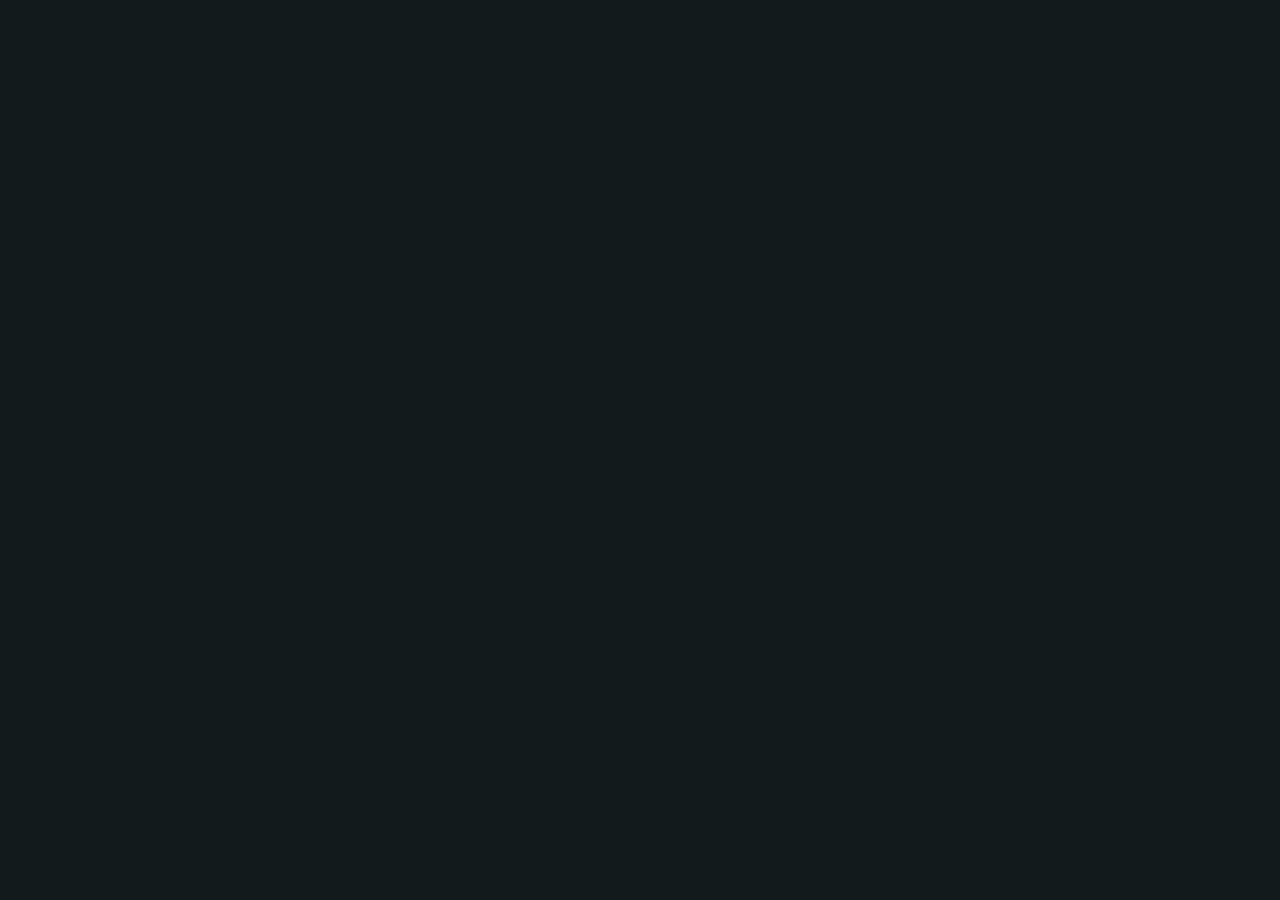
==== commit 9ead92af: "Restore original mobile website HTML" ====
--- a/index.html
+++ b/index.html
@@ -1,20 +1 @@
-<!doctype html><html lang="ru"><head><meta charset="utf-8"><meta name="viewport" content="width=device-width,initial-scale=1,viewport-fit=cover"><meta name="theme-color" content="#0e0d18"><title>После полуночи — интерактивная история</title><style>
-*{box-sizing:border-box}html{scroll-behavior:smooth}body{background:#0b0c14;color:#f4eff7;font:15px/1.6 system-ui,-apple-system,'Segoe UI',sans-serif;margin:0}button,input{font:inherit}button{cursor:pointer}.bg{position:fixed;inset:0;z-index:-1;background:radial-gradient(circle at 86% 5%,#44304b66,transparent 36%),radial-gradient(circle at 2% 80%,#27304755,transparent 48%),#0b0c14}.wrap{max-width:1060px;margin:auto;padding:0 18px}.nav{height:65px;display:flex;justify-content:space-between;align-items:center;border-bottom:1px solid #ffffff1a;background:#0b0c14d9;backdrop-filter:blur(15px);position:sticky;top:0;z-index:5}.logo{font:600 20px Georgia,serif;letter-spacing:2px;color:#f2d4d9}.minor{color:#bcaec2;font-size:12px;letter-spacing:1px}.btn{border:1px solid #ffffff35;border-radius:12px;background:#f1d4db;color:#191521;font-weight:700;padding:13px 20px;min-height:45px}.btn.ghost{background:#ffffff10;color:#f5e8f1}.btn:active{transform:scale(.98)}.hero{border:1px solid #ffffff21;border-radius:25px;margin-top:24px;overflow:hidden;position:relative;min-height:375px;background:linear-gradient(90deg,#171625 12%,#302235bb 100%)}.hero:before{content:'✦';position:absolute;top:-90px;right:50px;color:#ffffff11;font-size:330px}.hero-copy{position:relative;padding:55px 40px;max-width:590px}.hero h1{font:normal clamp(45px,8vw,82px)/.97 Georgia,serif;letter-spacing:-2px;margin:12px 0 22px}.eyebrow{color:#e8b9c5;font-size:12px;font-weight:750;letter-spacing:2.3px;text-transform:uppercase}.hero p{max-width:440px;color:#d1c4d4}.stats{display:flex;gap:9px;flex-wrap:wrap;margin:22px 0}.stat{font-size:12px;border:1px solid #ffffff30;padding:8px 13px;border-radius:99px;background:#ffffff0d}.section-title{display:flex;align-items:flex-end;justify-content:space-between;gap:20px;margin:38px 0 20px}.section-title h2{font:normal clamp(29px,6vw,42px) Georgia,serif;margin:3px 0}.section-title p{margin:0;color:#baaec3}.grid{display:grid;grid-template-columns:repeat(4,minmax(0,1fr));gap:16px}.person{padding:0;text-align:left;background:#181620;border:1px solid #ffffff25;color:white;border-radius:18px;overflow:hidden;position:relative;transition:transform .2s,border-color .2s}.person:hover,.person.active{border-color:#e6b9d0;transform:translateY(-3px)}.portrait{height:240px;width:100%;object-fit:cover;display:block;background:linear-gradient(120deg,#7b5a7f,#1d293c)}.person:after{content:'';pointer-events:none;position:absolute;inset:0 0 88px;background:linear-gradient(transparent 60%,#181620)}.person-info{padding:11px 13px 17px}.person-name{font:normal 23px Georgia,serif}.person-role{color:#bbacc2;font-size:12px;min-height:39px}.tag{color:#e9c1d2;font-size:11px}.filters{display:flex;gap:8px;flex-wrap:wrap}.filters button{border-radius:100px;border:1px solid #ffffff30;background:#ffffff0c;color:#eee;padding:9px 14px}.filters .active{background:#eecad6;color:#241726;border-color:#eecad6}.story{background:#171724;border:1px solid #ffffff25;border-radius:23px;padding:25px;margin:20px 0 40px}.storytop{display:flex;justify-content:space-between;align-items:center;gap:8px}.chapter{font-size:12px;color:#ddbbd3;letter-spacing:1px}.story h2{font:normal 36px Georgia,serif;margin:12px 0}.scene{font:20px/1.78 Georgia,serif;white-space:pre-wrap;max-width:780px}.choices{display:grid;gap:10px;margin-top:26px}.choice{border:1px solid #ffffff25;background:#23202f;color:#fff;text-align:left;border-radius:14px;padding:16px}.choice:hover{border-color:#e3b4cb}.choice span{display:block;font-size:12px;color:#d6a9c6;margin-top:4px}.progress{height:5px;background:#ffffff18;border-radius:12px;margin-top:16px;overflow:hidden}.progress i{display:block;height:100%;background:#dbaac2;transition:width .3s}.bio{position:fixed;inset:0;background:#000a;z-index:10;display:none;place-items:center;padding:18px}.bio.open{display:grid}.bio-inner{width:min(100%,700px);max-height:90vh;overflow:auto;background:#1b1927;border:1px solid #ffffff38;border-radius:24px;display:grid;grid-template-columns:40% 60%}.bio-inner img{width:100%;height:100%;min-height:330px;object-fit:cover}.bio-content{padding:28px}.bio h2{font:normal 42px Georgia,serif;margin:5px 0}.bio p{color:#d1c4d4}.close{border:none;background:none;color:#fff;float:right;font-size:25px}.hidden{display:none!important}footer{border-top:1px solid #ffffff1c;color:#b3aab8;text-align:center;padding:25px;margin-top:40px}@media(max-width:800px){.grid{grid-template-columns:repeat(3,1fr)}}@media(max-width:570px){.nav{height:58px}.logo{font-size:17px}.wrap{padding:0 13px}.hero{min-height:320px;margin-top:13px}.hero-copy{padding:30px 21px}.hero h1{font-size:56px}.grid{grid-template-columns:repeat(2,minmax(0,1fr));gap:10px}.portrait{height:215px}.person-info{padding:9px 10px 12px}.person-name{font-size:21px}.section-title{align-items:start;flex-direction:column;margin-top:29px;gap:4px}.story{padding:20px 15px}.scene{font-size:18px}.story h2{font-size:29px}.bio-inner{display:block}.bio-inner img{max-height:250px;min-height:0}.bio-content{padding:19px}}@media(max-width:360px){.portrait{height:175px}.hero h1{font-size:44px}}
-</style></head><body><div class="bg"></div><header class="nav"><div class="wrap" style="width:100%;display:flex;justify-content:space-between;align-items:center"><span class="logo">ПОСЛЕ ПОЛУНОЧИ</span><button class="btn ghost" style="padding:7px 11px;font-size:12px" onclick="scrollToStory()">Продолжить</button></div></header><main class="wrap"><section class="hero"><div class="hero-copy"><span class="eyebrow">Твоя история начинается здесь</span><h1>После<br>полуночи</h1><p>Двадцать два героя. Неожиданные встречи, трудные решения и совершенно разные судьбы. Выбирай, кому доверять.</p><div class="stats"><span class="stat">22 героя</span><span class="stat">89 глав</span><span class="stat">Разные финалы</span></div><button class="btn" onclick="document.getElementById('cast').scrollIntoView()">Выбрать героя ↓</button></div></section><section id="cast"><div class="section-title"><div><div class="eyebrow">Персонажи</div><h2>Кого ты встретишь?</h2><p>Нажми на героя, чтобы узнать о нём больше и выбрать его историю.</p></div></div><div class="filters"><button id="all" class="active" onclick="filterPeople('all')">Все 22</button><button id="sport" onclick="filterPeople('sport')">Спортсмены</button><button id="other" onclick="filterPeople('other')">Остальные</button></div><div class="grid" id="people" style="margin-top:19px"></div></section><section class="story" id="story"><div class="storytop"><span class="chapter" id="progressLabel">ГЛАВА 1 / 89</span><button class="btn ghost" style="padding:6px 12px" onclick="confirmReset()">Заново</button></div><div class="progress"><i id="progress"></i></div><h2 id="chapterTitle">Глава первая</h2><p id="status" class="minor"></p><div id="scene" class="scene"></div><div id="choices" class="choices"></div></section></main><footer>После полуночи · История, в которой решения имеют значение</footer><div class="bio" id="bio" onclick="if(event.target===this)closeBio()"><div class="bio-inner"><img id="bioImg" alt="Портрет героя"><div class="bio-content"><button class="close" onclick="closeBio()" aria-label="Закрыть">×</button><span class="eyebrow">Знакомство</span><h2 id="bioName"></h2><div id="bioRole" class="minor"></div><p id="bioAbout"></p><button class="btn" onclick="chooseHero()">Выбрать его историю</button></div></div></div><script>
-const PEOPLE=[["artem","Артём","Инженер и спасатель","27","На грани риска","photo-1500648767791-00dcc994a43e"],["dan","Дэн","Фотожурналист","26","Объектив правды","photo-1506794778202-cad84cf45f1d"],["lev","Лев","Исследователь","29","Тайна экспедиции","photo-1535713875002-d1d0cf377fde"],["nikita","Никита","Врач неотложной помощи","28","Важнее слов","photo-1507003211169-0a1dd7228f2d"],["mark","Марк","Адвокат","30","Цена обещания","photo-1521119989659-a83eee488004"],["roman","Роман","Пианист","26","Незаконченная мелодия","photo-1527980965255-d3b416303d12"],["max","Максим","Спасатель-водолаз","28","Под водой","photo-1534528741775-53994a69daeb"],["alex","Алекс","Гражданский пилот","29","На высоте","photo-1519085360753-af0119f7cbe7"],["ilya","Илья","Ботаник","27","Тихие открытия","photo-1492562080023-ab3db95bfbce"],["timur","Тимур","Переводчик и посредник","30","Чужие секреты","photo-1500648767791-00dcc994a43e"],["gleb","Глеб","Судовой инженер","28","Сквозь шторм","photo-1506794778202-cad84cf45f1d"],["kirill","Кирилл","Криптограф","26","Скрытые знаки","photo-1535713875002-d1d0cf377fde"],["victor","Виктор","Переговорщик","32","Сложный выбор","photo-1507003211169-0a1dd7228f2d"],["matvey","Матвей","Пекарь и волонтёр","25","Тёплый свет","photo-1521119989659-a83eee488004"],["david","Давид","Архитектор","29","Новый город","photo-1527980965255-d3b416303d12"],["oscar","Оскар","Театральный режиссёр","31","За кулисами","photo-1519085360753-af0119f7cbe7"],["miron","Мирон","Метеоролог","27","Знаки неба","photo-1492562080023-ab3db95bfbce"],["egor","Егор","Радиоведущий","26","Голос ночи","photo-1500648767791-00dcc994a43e"],["savva","Савва","Часовщик","30","Потерянное время","photo-1506794778202-cad84cf45f1d"],["yan","Ян","Гражданский курьер","27","Последнее письмо","photo-1535713875002-d1d0cf377fde"],["dmitry","Дмитрий","Хоккеист, капитан «Северного берега»","27","Лёд и мечты","photo-1507003211169-0a1dd7228f2d"],["andrey","Андрей","Фигурист, одиночное катание","25","За пределами льда","photo-1521119989659-a83eee488004"]];
-const descriptions=['Спокойный и надёжный. Умеет принимать решения в трудную минуту, но собственные чувства прячет глубоко.','Остроумный и наблюдательный. Его фото хранят больше тайн, чем он готов признать.','Всегда ищет ответы. Ради важного открытия готов бросить всё привычное.','Помогает другим, даже когда сам нуждается в поддержке.','Убеждён, что справедливость важнее удобных решений.','Пишет музыку, которую не решается никому показать.','Ему привычнее глубина моря, чем откровенный разговор.','Живёт между городами и мечтает о месте, куда захочется возвращаться.','Умеет замечать красоту там, где другие проходят мимо.','Примиряет других, но не умеет примириться со своим прошлым.','Для него слово «верность» значит больше, чем обещание.','Видит закономерности даже в случайных встречах.','Может найти выход из сложной ситуации, но путается в собственных решениях.','Дарит окружающим тепло и скрывает непростую историю.','Строит дома, но не уверен, где находится его собственный.','Весь его мир — сцена, пока однажды роль не приходится играть в жизни.','Предсказывает бури лучше, чем перемены в собственном сердце.','Его голос слышит весь город, а настоящее имя знают немногие.','Хранит старые часы и незавершённые разговоры.','Постоянно в пути, но одно письмо заставляет остановиться.','Капитан хоккейного клуба. На льду он смел, а за его пределами перед ним непростой выбор.','Фигурист, живущий соревнованиями. За идеальным выступлением скрываются сомнения и мечты.'];
-const g=k=>document.getElementById(k);let state;try{state=JSON.parse(localStorage.getItem('midnight_v2'))}catch{};if(!state||typeof state!=='object')state={hero:20,ch:1,courage:0,truth:0,trust:0,route:[]};let preview=20;
-const save=()=>localStorage.setItem('midnight_v2',JSON.stringify(state));const portrait=p=>'https://images.unsplash.com/'+p[5]+'?auto=format&fit=crop&w=520&q=80';
-function renderPeople(f='all'){g('people').innerHTML=PEOPLE.map((p,i)=>({p,i})).filter(x=>f==='all'||(f==='sport'?(x.i>=20):(x.i<20))).map(({p,i})=>'<button class="person '+(state.hero===i?'active':'')+'" onclick="openBio('+i+')"><img loading="lazy" class="portrait" src="'+portrait(p)+'" alt="Портрет '+p[1]+'"><div class="person-info"><div class="person-name">'+p[1]+'</div><div class="person-role">'+p[2]+'</div><div class="tag">'+p[4]+'</div></div></button>').join('')}
-function filterPeople(f){['all','sport','other'].forEach(x=>g(x).classList.toggle('active',x===f));renderPeople(f)}
-function openBio(i){preview=i;const p=PEOPLE[i];g('bioImg').src=portrait(p);g('bioName').textContent=p[1];g('bioRole').textContent=p[3]+' лет · '+p[2];g('bioAbout').textContent=descriptions[i];g('bio').classList.add('open')}
-function closeBio(){g('bio').classList.remove('open')}function chooseHero(){state.hero=preview;state.ch=1;state.route=[];state.courage=0;state.truth=0;state.trust=0;save();closeBio();renderPeople();renderStory();scrollToStory()}
-function scrollToStory(){g('story').scrollIntoView({behavior:'smooth'})}
-const titles=['Встреча под дождём','Чужое письмо','Тайна набережной','Никому не рассказывай','Прерванный разговор','Шанс всё исправить','Город не спит','Следы прошлого','Обещание на рассвете','Выбор без подсказки','Слова между строк','Другая сторона','Письмо без адреса','Линия судьбы','После полуночи'];
-const moments=['Ночь застала тебя на пустой набережной. Фонари едва освещали дорогу, когда ты увидела знакомую фигуру.','Утром на столе лежал конверт, которого вчера не было. Внутри — короткая записка и незнакомый адрес.','В городе готовились к большому событию. Но именно сегодня тебе позвонил человек, которого ты давно не ожидала услышать.','Каждый вокруг говорил, что всё уже решено. Ты знала: это не так. Последнее слово всё ещё оставалось за тобой.','На остановке ветер вырывал из рук газету. Среди строк неожиданно мелькнуло имя, которое ты не могла забыть.','Знакомый голос раздался из-за двери. Ты остановилась, не зная, стоит ли входить.','До полуночи оставалось несколько минут. На экране телефона светилось сообщение, способное изменить планы на весь следующий год.'];
-function sceneText(){const p=PEOPLE[state.hero],n=state.ch;if(n>89)return p[1]+' встречает тебя у моря, где когда-то всё началось. Ты оглядываешься на сделанный путь. '+(state.trust>5?'Вам удалось сохранить доверие и услышать друг друга.':state.truth>5?'Ты отстояла важную для себя правду.':'Ты поняла, что некоторые вопросы остаются открытыми.')+'\n\nФинал '+(((state.courage+100)*7+(state.truth+100)*3+(state.trust+100))%27+1)+' из 27.';return moments[(n-1)%moments.length]+'\n\n'+p[1]+' — '+p[2].toLowerCase()+'. '+descriptions[state.hero]+'\n\n'+(n%5===0?'«Ты можешь уйти сейчас, — тихо говорит он, — но я хочу, чтобы ты знала всю правду».':'«Мне нужно кое-что тебе сказать», — произносит он. В его голосе появляется непривычная серьёзность.')+'\n\nТы чувствуешь, что следующий выбор повлияет на то, какой станет ваша история.'}
-function renderStory(){const n=state.ch;g('progressLabel').textContent=n>89?'ФИНАЛ':'ГЛАВА '+n+' / 89';g('progress').style.width=(Math.min(n,89)/89*100)+'%';g('chapterTitle').textContent=n>89?'История продолжается':titles[(n-1)%titles.length];g('status').textContent=PEOPLE[state.hero][1]+' · Смелость: '+state.courage+' · Правда: '+state.truth+' · Доверие: '+state.trust;g('scene').textContent=sceneText();g('choices').innerHTML=n>89?'<button class="btn" onclick="confirmReset()">Начать новую историю</button>':[['Спросить прямо и добиться ответа','+1 Правда',0],['Поддержать его, несмотря на сомнения','+1 Доверие',1],['Рискнуть и действовать самостоятельно','+1 Смелость',2],['Выслушать и предложить решить всё вместе','+1 Правда · +1 Доверие',3]].map(([t,b,i])=>'<button class="choice" onclick="choose('+i+')">'+t+'<span>'+b+'</span></button>').join('')}
-function choose(i){if(i===0)state.truth++;if(i===1)state.trust++;if(i===2)state.courage++;if(i===3){state.truth++;state.trust++}state.route.push(i);state.ch++;save();renderStory();scrollToStory()}
-function confirmReset(){if(confirm('Начать историю заново?')){state.ch=1;state.route=[];state.courage=0;state.truth=0;state.trust=0;save();renderStory()}}
-renderPeople();renderStory();
-</script></body></html>+<!doctype html><html lang="ru"><head><meta charset="utf-8"><meta name="viewport" content="width=device-width,initial-scale=1,viewport-fit=cover"><meta name="theme-color" content="#11191d"><title>Между строк · 89 глав</title><link rel="stylesheet" href="style.css"></head><body><main id="app"></main><div id="toast" role="status" aria-live="polite"></div><dialog id="modal"></dialog><dialog id="cinema"></dialog><script src="cast.js"></script><script src="story.js"></script><script src="engine.js"></script><script src="app.js"></script></body></html>
--- a/style.css
+++ b/style.css
@@ -0,0 +1,5 @@
+:root{color-scheme:dark;--bg:#11191d;--panel:#1b272a;--ink:#f6eddf;--dim:#b9c3c0;--accent:#e8bd94;--line:#ffffff19;--read:19px}*{box-sizing:border-box}body{margin:0;background:var(--bg);color:var(--ink);font-family:Arial,sans-serif}button,input,select{font:inherit}button{cursor:pointer;color:inherit}button:focus-visible,input:focus-visible{outline:2px solid var(--accent);outline-offset:4px}button:disabled{opacity:.4;cursor:default}button{border:0}#app{max-width:1060px;margin:auto;min-height:100dvh;padding:0 34px 105px}header{display:flex;justify-content:space-between;align-items:center;height:90px;gap:20px}.brand{font-family:Georgia,serif;font-size:25px;letter-spacing:-1px}.brand i{color:var(--accent);font-style:normal}.eyebrow{font-size:10px;letter-spacing:3px;text-transform:uppercase;color:var(--accent);line-height:1.8}.icon{background:#ffffff09;border:1px solid var(--line);border-radius:50%;height:42px;min-width:42px;font-size:19px}.muted{color:var(--dim);line-height:1.6;font-size:14px}h1,h2,h3{font-family:Georgia,serif;font-weight:400}h1{font-size:clamp(38px,6vw,70px);line-height:1.06;margin:18px 0}h2{font-size:30px;margin:25px 0 16px}h3{font-size:23px;margin:0 0 10px}.hero{position:relative;overflow:hidden;border:1px solid var(--line);border-radius:22px;min-height:490px;background:#1d353b}.hero-art{position:absolute;inset:0;background:url('coast.svg') center/cover}.hero-shade{position:absolute;inset:0;background:linear-gradient(90deg,#0c1b20ed 0%,#0c1b20b0 40%,#0c1b2000 100%)}.hero-content{position:relative;padding:46px;max-width:500px}.tag{display:inline-block;border:1px solid #e8bd9459;background:#11191d70;padding:7px 12px;border-radius:40px;color:var(--accent);font-size:11px;margin:0 6px 8px 0}.primary{background:var(--accent);color:#27201b;padding:16px 25px;border-radius:10px;font-weight:600;min-height:50px}.secondary{background:#ffffff08;border:1px solid var(--line);padding:14px 19px;border-radius:10px;min-height:48px}.wide{width:100%}.row{display:flex;align-items:center;justify-content:space-between;gap:12px}.grid{display:grid;grid-template-columns:repeat(3,1fr);gap:15px}.card{background:var(--panel);padding:22px;border:1px solid var(--line);border-radius:16px}.chapter-list{display:grid;grid-template-columns:repeat(4,1fr);gap:12px}.chapter{background:#ffffff04;border:1px solid var(--line);border-radius:13px;padding:20px;text-align:left;min-height:130px}.chapter strong{font-family:Georgia,serif;display:block;font-size:19px;font-weight:400;margin:12px 0}.nav{position:fixed;bottom:0;left:50%;transform:translateX(-50%);width:min(1060px,100%);display:flex;justify-content:space-around;background:#11191df2;backdrop-filter:blur(20px);border-top:1px solid var(--line);padding:12px 8px calc(12px + env(safe-area-inset-bottom));z-index:3}.nav button{background:none;display:grid;gap:6px;color:var(--dim);font-size:11px;min-width:65px;min-height:44px}.nav button span{font-size:20px}.nav button.active{color:var(--accent)}.reader{max-width:680px;margin:auto}.scene-art{height:220px;background:url('coast.svg') center 46%/cover;border-radius:16px;position:relative;margin-bottom:25px}.scene-art:after{content:'';position:absolute;inset:0;background:linear-gradient(0deg,#11191d90,transparent);border-radius:16px}.scene-label{position:absolute;left:20px;bottom:16px;z-index:1}.prose{font:var(--read)/1.8 Georgia,serif;white-space:pre-line;margin:24px 0 30px}.choice{display:block;width:100%;text-align:left;padding:17px 20px;background:#ffffff04;border:1px solid #e8bd943b;border-radius:12px;margin:10px 0;line-height:1.5;min-height:58px}.choice:hover{background:#e8bd9414;border-color:var(--accent)}.choice small{display:block;color:var(--accent);font-size:11px;margin-top:5px}.choice:disabled:hover{background:#ffffff04}.portrait{width:60px;height:60px;border-radius:50%;display:grid;place-items:center;font:25px Georgia,serif;color:var(--accent);border:1px solid #e8bd9450;background:radial-gradient(ellipse at 70% 20%,#75908a,#263b41)}.meter{height:4px;background:#ffffff12;border-radius:4px;margin-top:15px;overflow:hidden}.meter span{display:block;height:100%;background:var(--accent)}.section-head{margin:30px 0 18px}.small{font-size:12px}.stack{display:grid;gap:14px}.journal{border-left:1px solid #e8bd9450;padding:0 0 25px 20px;margin-left:7px}.journal:before{content:'✦';color:var(--accent);float:left;margin-left:-27px;background:var(--bg)}input[type=text]{width:100%;border:1px solid var(--line);border-radius:9px;background:#ffffff08;color:var(--ink);padding:15px;margin:12px 0 22px}input[type=range]{width:100%;accent-color:var(--accent)}label{line-height:1.7}dialog{width:min(460px,90vw);background:var(--panel);color:var(--ink);border:1px solid #e8bd9440;border-radius:20px;padding:28px}dialog::backdrop{background:#071114b8;backdrop-filter:blur(8px)}dialog .row{margin-top:20px}#toast{position:fixed;bottom:100px;left:50%;transform:translateX(-50%);max-width:90%;background:#e8bd94;color:#251c18;padding:13px 20px;border-radius:12px;z-index:20;opacity:0;pointer-events:none;transition:opacity .2s;font-size:14px}#toast.show{opacity:1}.stat{font:30px Georgia,serif;color:var(--accent)}.ending{padding:35px 25px;border:1px solid #e8bd9445;background:linear-gradient(140deg,#294046,#192027);border-radius:18px}.sepia{--bg:#eee3d1;--panel:#e4d7c3;--ink:#282c2a;--dim:#505a54;--accent:#835335;--line:#282c2a24;color-scheme:light}.sepia .nav{background:#eee3d1ee}.sepia .hero,.sepia .scene-art{color:#f6eddf}.sepia .hero .eyebrow,.sepia .hero .tag{color:#e8bd94}.sepia .hero .muted{color:#d0d8d3}.sepia .hero .primary{background:#e8bd94;color:#27201b}.sepia .ending{background:#e4d7c3}.sepia .hero .tag{border-color:#e8bd94}footer{margin-top:30px;font-size:12px;color:var(--dim);line-height:1.7}.empty{padding:45px 15px;text-align:center}.switch{width:22px;height:22px;accent-color:var(--accent)}@media(max-width:600px){#app{padding:0 20px 100px}header{height:75px}.brand{font-size:23px}.hero{min-height:500px}.hero-content{padding:30px 25px;max-width:360px;padding-top:155px}.hero h1{font-size:44px}.hero-shade{background:linear-gradient(0deg,#0c1b20 0%,#0c1b20aa 60%,#0c1b2000)}.hero-art{background-position:65% center}.grid{grid-template-columns:1fr}.chapter-list{grid-template-columns:1fr 1fr}.chapter{padding:16px;min-height:125px}.scene-art{height:175px}.reader h1{font-size:34px}.row.wrap{flex-wrap:wrap}.card{padding:19px}h2{font-size:26px}}@media(prefers-reduced-motion:reduce){*{scroll-behavior:auto!important;transition:none!important}}
+/* Season two: portrait-led visual novel */
+.text-button{background:transparent;color:var(--accent);font-size:12px;padding:12px 6px;min-height:44px}.v2-hero{min-height:450px}.v2-hero .hero-art{background-image:url('portraits/artem.png');background-position:85% 23%;background-size:auto 160%;background-repeat:no-repeat;background-color:#162b36}.v2-hero .hero-shade{background:linear-gradient(90deg,#101d27 15%,#101d27c9 48%,transparent)}.v2-hero .hero-content{max-width:620px;padding-top:65px}.v2-hero h1{font-size:clamp(40px,6vw,64px)}.cast-row{display:grid;grid-template-columns:repeat(3,1fr);gap:15px}.cast{padding:0;border-radius:15px;overflow:hidden;background:var(--panel);text-align:left;position:relative;aspect-ratio:3/4}.cast-photo{width:100%;height:100%;object-fit:cover;object-position:center 20%;transition:transform .3s}.cast:hover .cast-photo{transform:scale(1.025)}.cast>span{position:absolute;inset:auto 0 0;padding:45px 18px 19px;background:linear-gradient(transparent,#07121bf2);color:#fff}.cast strong{font:25px Georgia,serif;display:block}.cast small{display:block;margin-top:7px;font-size:11px;color:#dfc6ad}.chapter-list{grid-template-columns:repeat(3,1fr)}.stats-bar{display:flex;flex-wrap:wrap;gap:8px;margin-bottom:20px}.stats-bar>span{background:var(--panel);border:1px solid var(--line);border-radius:30px;font-size:11px;padding:9px 13px}.stats-bar b{color:var(--accent);margin-left:5px}.novel{display:grid;grid-template-columns:330px 1fr;gap:30px;align-items:start}.visual-panel{position:sticky;top:18px;border-radius:18px;overflow:hidden;height:540px;background:#19303b}.scene-portrait{width:100%;height:100%;object-fit:cover;object-position:50% 15%;display:block}.scene-sea{height:100%;background:url('coast.svg') 65% center/cover}.visual-caption{position:absolute;inset:auto 0 0;background:linear-gradient(transparent,#0a1724ed 40%);padding:80px 24px 28px;color:#fff}.visual-caption .eyebrow{color:#e8bd94}.visual-caption h2{margin:8px 0 18px;font-size:35px}.bond-line{display:flex;justify-content:space-between;font-size:12px;color:#e9d8c9;gap:10px}.dialogue-panel{min-width:0;padding:8px 0}.dialogue-panel h2{font-size:30px}.dialogue-panel .prose{margin:20px 0 28px;min-height:150px}.page-controls{border-top:1px solid var(--line);padding:14px 0}.effect{display:inline-block;padding:7px 10px;border-radius:7px;background:#c69b6b15;color:var(--accent);font-size:11px}.effect.negative{color:#ef9e9e;background:#bc4c4c15}.effects{display:flex;flex-wrap:wrap;gap:6px}.choices{margin-top:20px}.choice.locked{opacity:.65;border-style:dashed}.requirement{color:var(--dim)!important}.people-grid{display:grid;grid-template-columns:repeat(3,1fr);gap:18px}.person-card{border-radius:17px;overflow:hidden;background:var(--panel);border:1px solid var(--line)}.person-photo{width:100%;height:300px;object-fit:cover;object-position:50% 10%;display:block}.person-content{padding:23px}.person-content h2{margin:9px 0 16px}.person-content .row{font-size:12px}.ending-photo{height:380px;border-radius:18px;overflow:hidden;margin-bottom:20px}.ending-photo .scene-portrait{object-position:50% 20%}.sepia .effect.negative{color:#9a2525}.sepia .v2-hero{color:#f6eddf}@media(max-width:760px){.novel{grid-template-columns:1fr;gap:0}.visual-panel{position:relative;top:0;height:390px;border-radius:17px}.visual-panel .scene-portrait{object-position:50% 16%}.visual-caption{padding:90px 22px 30px}.dialogue-panel{position:relative;background:var(--bg);border:1px solid var(--line);border-radius:18px;margin-top:-17px;padding:20px 18px}.dialogue-panel .prose{min-height:0}.dialogue-panel h2{font-size:27px}.people-grid{grid-template-columns:1fr}.person-photo{height:460px}.cast-row{gap:8px}.cast>span{padding:35px 10px 14px}.cast strong{font-size:22px}.cast small{font-size:10px;line-height:1.5}.v2-hero .hero-art{background-size:auto 125%;background-position:90% 0}.v2-hero .hero-shade{background:linear-gradient(0deg,#101d27 0%,#101d27b0 50%,#101d2700)}.v2-hero .hero-content{padding-top:190px}.chapter-list{grid-template-columns:repeat(2,1fr)}.ending-photo{height:390px}.stats-bar{gap:6px}.stats-bar>span{font-size:10px;padding:9px 10px}}@media(max-width:360px){.cast strong{font-size:19px}.cast small{font-size:9px}.visual-panel{height:340px}.dialogue-panel{padding:16px 12px}.person-photo{height:390px}} 
+/* Version 3: animated 2D staging, roster and chapter navigation */
+.arc-grid{display:grid;grid-template-columns:repeat(3,minmax(0,1fr));gap:14px}.arc-grid summary{cursor:pointer;list-style:none}.arc-grid summary:after{content:'Показать главы ↓';font-size:11px;color:var(--accent)}.chapter-index{margin-top:16px;border-top:1px solid var(--line)}.chapter-row{display:grid;grid-template-columns:24px 1fr 40px;gap:7px;padding:13px 0;border-bottom:1px solid var(--line);font-size:12px;line-height:1.5}.chapter-row>span:first-child,.chapter-row small{color:var(--accent)}.roster-controls{display:grid;grid-template-columns:1fr 180px;gap:12px;margin-bottom:15px}.roster-controls input{margin:0}.roster-controls select{border:1px solid var(--line);background:var(--panel);color:var(--ink);padding:12px;border-radius:9px;min-width:0}.mini-photo{width:48px;height:62px;object-fit:cover;object-position:50% 12%;border-radius:8px;flex-shrink:0}.choice.date-choice{display:flex;align-items:center;gap:13px}.camp-options .choice{margin:8px 0}.consequence{border-left:3px solid var(--accent);background:#d3a77c0b;padding:14px 16px;border-radius:5px;margin:14px 0;font-size:13px;line-height:1.7}.consequence p{margin-bottom:0}.consequence strong{font-size:11px;color:var(--accent);letter-spacing:.5px}.novel .dialogue-panel{animation:dialogue-in .35s ease-out}.animated-scene{isolation:isolate;contain:paint;position:sticky}.animated-scene .scene-portrait{animation:portrait-breathe 11s ease-in-out infinite alternate;transform-origin:50% 35%;will-change:transform}.weather{position:absolute;inset:0;overflow:hidden;pointer-events:none;z-index:1}.weather i{position:absolute;left:var(--x);top:-20%;height:var(--size);width:var(--size);background:#f7e3b3;border-radius:50%;animation:float-dust calc(var(--speed)*7) linear infinite;animation-delay:var(--delay);opacity:0}.weather-rain i,.weather-storm i{width:1px;height:45px;border-radius:0;background:linear-gradient(transparent,#c4deef90);animation:rain-fall var(--speed) linear infinite;animation-delay:var(--delay);opacity:.65}.weather-storm i{height:65px;animation-duration:calc(var(--speed)*.6)}.weather-sea i,.weather-clouds i{opacity:0}.weather-leaves i{width:9px;height:5px;border-radius:0 80%;background:#b5cf8d88;animation:leaf-fall calc(var(--speed)*8) linear infinite;animation-delay:var(--delay)}.weather-ice i{background:#e8f7ff;box-shadow:0 0 7px #c5eaff;animation:sparkle calc(var(--speed)*2) ease-in-out infinite;top:var(--y);animation-delay:var(--delay)}.weather-train i{animation:steam-rise calc(var(--speed)*4) ease-out infinite;animation-delay:var(--delay);width:60px;height:60px;background:radial-gradient(#d8e5ef33,transparent 70%);top:auto;bottom:-20%}.mist{position:absolute;left:-35%;top:45%;width:170%;height:65%;background:radial-gradient(ellipse,#d2e5ee1c,transparent 67%);animation:mist-drift 19s ease-in-out infinite alternate;opacity:.5}.light-beam{position:absolute;left:-70%;top:-20%;height:150%;width:85%;transform:rotate(22deg);background:linear-gradient(90deg,transparent,#ffe7b01f,transparent);animation:light-sweep 16s ease-in-out infinite;mix-blend-mode:screen}.weather-rain .light-beam,.weather-storm .light-beam{opacity:.15}.weather-ice .light-beam{background:linear-gradient(90deg,transparent,#b2e5ff33,transparent)}.visual-caption{z-index:2}.cinema-button{position:absolute;z-index:3;right:12px;top:12px;border:1px solid #ffffff44;border-radius:30px;padding:11px 15px;min-height:44px;color:#fff;background:#10192399;backdrop-filter:blur(12px);font-size:11px}#cinema{padding:0;max-width:100vw;max-height:100dvh;width:100vw;height:100dvh;border:0;border-radius:0;background:#08121b;overflow:hidden}#cinema .visual-panel{position:absolute;inset:0;width:100%;height:100%;border-radius:0}#cinema .scene-portrait{object-position:50% 15%;object-fit:contain;background:#08121b}#cinema .visual-caption{bottom:180px;text-align:center;background:linear-gradient(transparent,#08121bdd)}#cinema .bond-line{justify-content:center;gap:30px}#cinema .cinema-copy{position:absolute;z-index:5;bottom:max(24px,env(safe-area-inset-bottom));left:20px;right:20px;text-align:center;color:#f6eddf}#cinema .cinema-copy h2{font-size:24px;margin:10px 0 18px}.motion-off .animated-scene *,.motion-off .dialogue-panel,.motion-off .effect{animation:none!important;will-change:auto!important}.motion-off .weather i{display:none}.motion-off .light-beam{opacity:.1}.motion-paused .animated-scene *{animation-play-state:paused!important}.effect{animation:effect-in .3s ease-out}@keyframes portrait-breathe{0%{transform:scale(1.015) translateY(0)}100%{transform:scale(1.055) translateY(-.6%)}}@keyframes dialogue-in{from{opacity:0;transform:translateY(7px)}to{opacity:1;transform:translateY(0)}}@keyframes effect-in{from{opacity:0;transform:translateY(-5px)}to{opacity:1;transform:translateY(0)}}@keyframes rain-fall{from{transform:translate(0,-60px)}to{transform:translate(-80px,750px)}}@keyframes float-dust{0%{transform:translate(0,650px);opacity:0}20%,65%{opacity:.5}100%{transform:translate(35px,-100px);opacity:0}}@keyframes leaf-fall{0%{transform:translate(0,-30px) rotate(0);opacity:0}15%{opacity:.5}100%{transform:translate(90px,750px) rotate(210deg);opacity:0}}@keyframes steam-rise{0%{transform:translateY(0) scale(.4);opacity:0}35%{opacity:.6}100%{transform:translate(35px,-600px) scale(3);opacity:0}}@keyframes sparkle{0%,100%{opacity:0;transform:scale(.4)}50%{opacity:.6;transform:scale(1)}}@keyframes mist-drift{from{transform:translateX(-10%) scale(1)}to{transform:translateX(10%) scale(1.1)}}@keyframes light-sweep{0%,15%{transform:translateX(0) rotate(22deg)}85%,100%{transform:translateX(250%) rotate(22deg)}}@media(max-width:760px){.arc-grid{grid-template-columns:1fr}.roster-controls{grid-template-columns:1fr}.animated-scene{position:relative}.novel{gap:0}.people-grid{grid-template-columns:1fr}.cinema-copy h2{font-size:22px}.animated-scene .scene-portrait{object-position:50% 14%}.v2-hero .hero-art{background-image:url('portraits/dmitry.png')}.chapter-row{grid-template-columns:24px 1fr 40px}.arc-grid .card{padding:20px}}@media(prefers-reduced-motion:reduce){.animated-scene *,.dialogue-panel,.effect{animation:none!important;will-change:auto!important}.weather i{display:none}} 
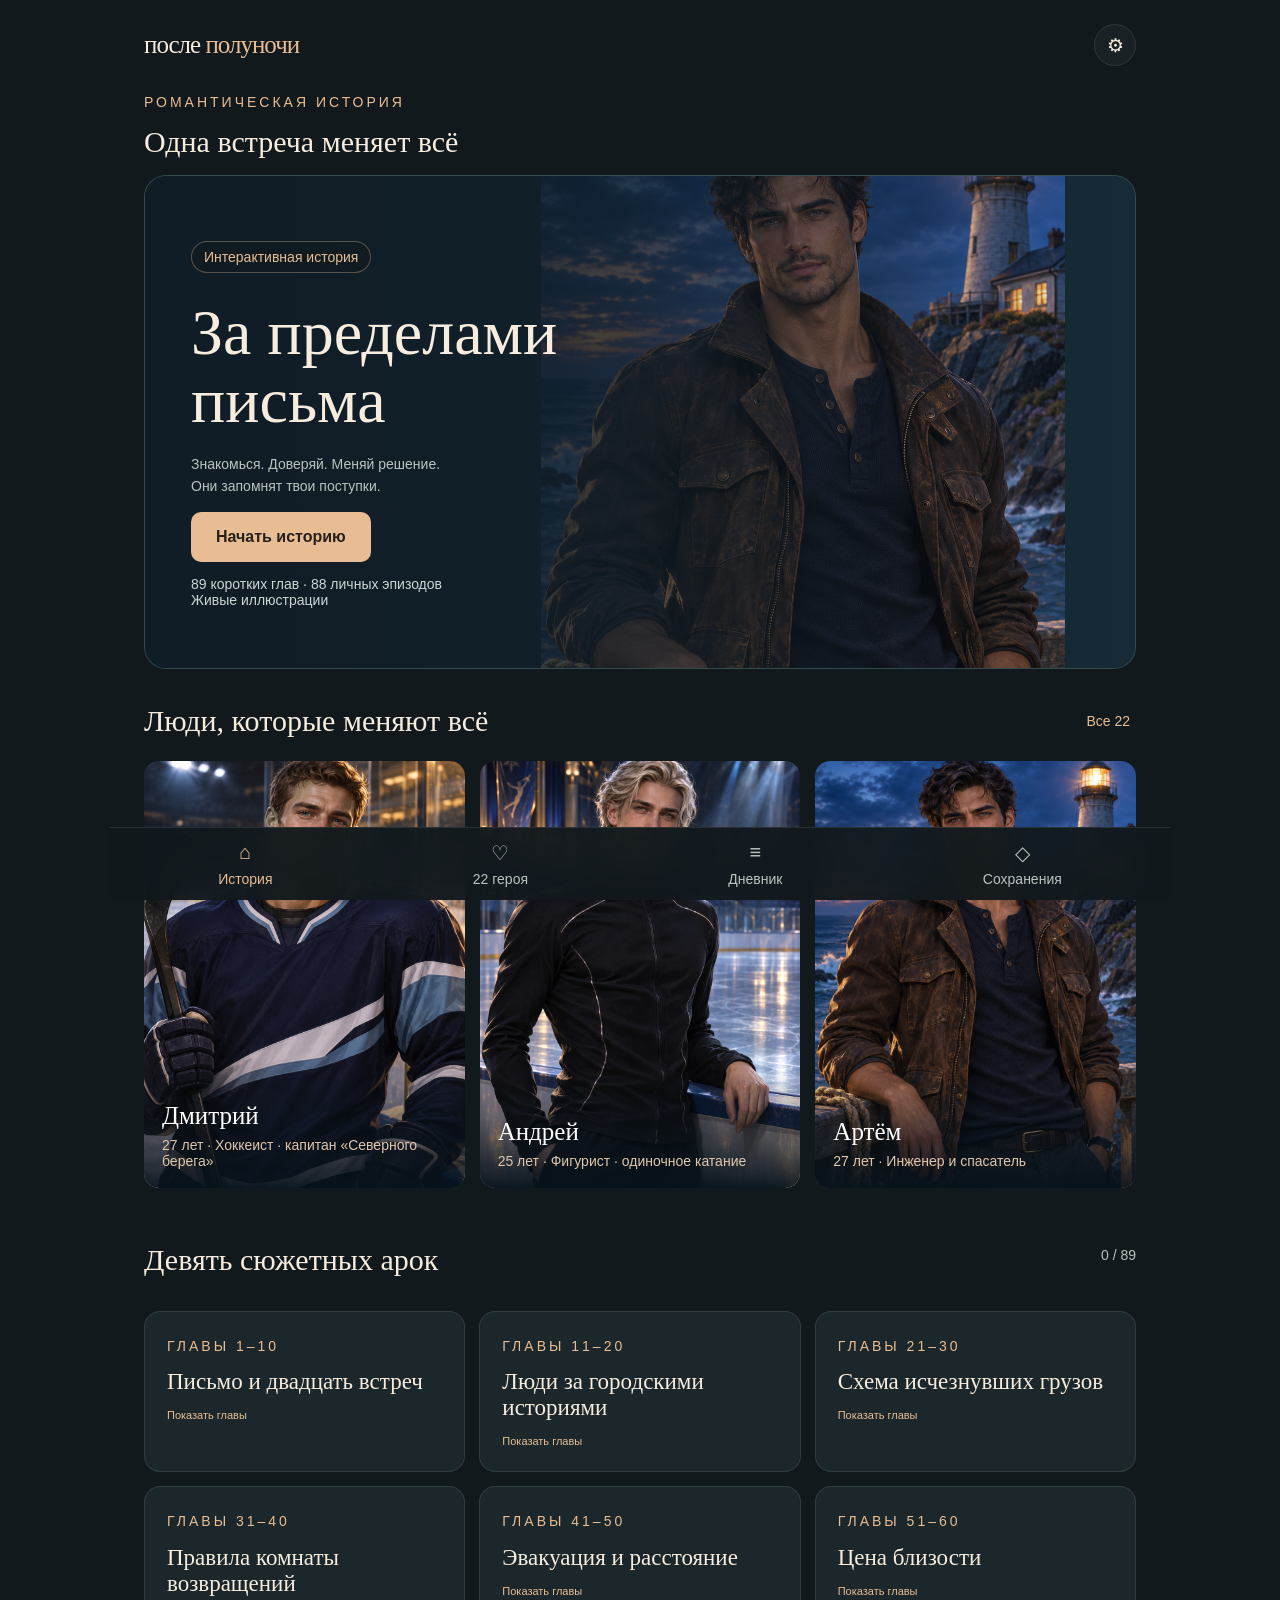
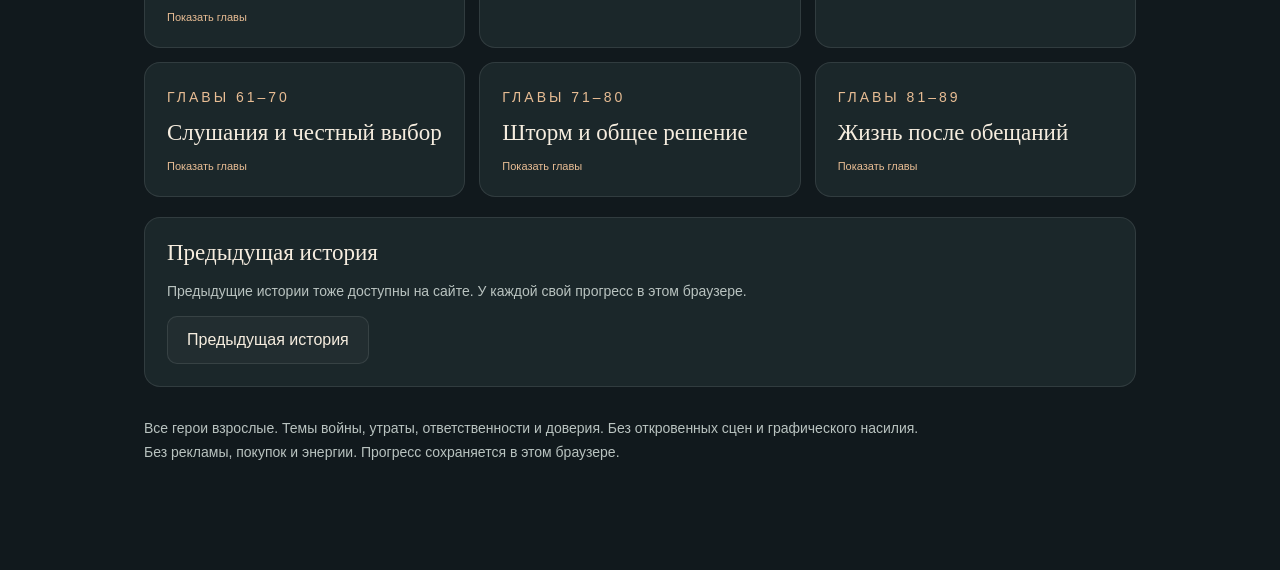
==== commit 5a3fe055: "Publish the mobile edition of После полуночи" ====
--- a/index.html
+++ b/index.html
@@ -1 +1 @@
-<!doctype html><html lang="ru"><head><meta charset="utf-8"><meta name="viewport" content="width=device-width,initial-scale=1,viewport-fit=cover"><meta name="theme-color" content="#11191d"><title>Между строк · 89 глав</title><link rel="stylesheet" href="style.css"></head><body><main id="app"></main><div id="toast" role="status" aria-live="polite"></div><dialog id="modal"></dialog><dialog id="cinema"></dialog><script src="cast.js"></script><script src="story.js"></script><script src="engine.js"></script><script src="app.js"></script></body></html>
+<!doctype html><html lang="ru"><head><meta charset="utf-8"><meta name="viewport" content="width=device-width,initial-scale=1,viewport-fit=cover"><meta name="theme-color" content="#11191d"><meta name="description" content="После полуночи — романтическая интерактивная история. 22 героя, 89 коротких глав и решения, которые меняют отношения и финал."><title>После полуночи · 89 глав</title><link rel="stylesheet" href="style.css"><link rel="stylesheet" href="mobile.css"><link rel="icon" href="favicon.svg" type="image/svg+xml"></head><body><main id="app"></main><div id="toast" role="status" aria-live="polite"></div><dialog id="modal"></dialog><dialog id="cinema"></dialog><script src="cast.js"></script><script src="story.js"></script><script src="engine.js"></script><script src="app.js"></script></body></html>
--- a/style.css
+++ b/style.css
@@ -2,4 +2,7 @@
 /* Season two: portrait-led visual novel */
 .text-button{background:transparent;color:var(--accent);font-size:12px;padding:12px 6px;min-height:44px}.v2-hero{min-height:450px}.v2-hero .hero-art{background-image:url('portraits/artem.png');background-position:85% 23%;background-size:auto 160%;background-repeat:no-repeat;background-color:#162b36}.v2-hero .hero-shade{background:linear-gradient(90deg,#101d27 15%,#101d27c9 48%,transparent)}.v2-hero .hero-content{max-width:620px;padding-top:65px}.v2-hero h1{font-size:clamp(40px,6vw,64px)}.cast-row{display:grid;grid-template-columns:repeat(3,1fr);gap:15px}.cast{padding:0;border-radius:15px;overflow:hidden;background:var(--panel);text-align:left;position:relative;aspect-ratio:3/4}.cast-photo{width:100%;height:100%;object-fit:cover;object-position:center 20%;transition:transform .3s}.cast:hover .cast-photo{transform:scale(1.025)}.cast>span{position:absolute;inset:auto 0 0;padding:45px 18px 19px;background:linear-gradient(transparent,#07121bf2);color:#fff}.cast strong{font:25px Georgia,serif;display:block}.cast small{display:block;margin-top:7px;font-size:11px;color:#dfc6ad}.chapter-list{grid-template-columns:repeat(3,1fr)}.stats-bar{display:flex;flex-wrap:wrap;gap:8px;margin-bottom:20px}.stats-bar>span{background:var(--panel);border:1px solid var(--line);border-radius:30px;font-size:11px;padding:9px 13px}.stats-bar b{color:var(--accent);margin-left:5px}.novel{display:grid;grid-template-columns:330px 1fr;gap:30px;align-items:start}.visual-panel{position:sticky;top:18px;border-radius:18px;overflow:hidden;height:540px;background:#19303b}.scene-portrait{width:100%;height:100%;object-fit:cover;object-position:50% 15%;display:block}.scene-sea{height:100%;background:url('coast.svg') 65% center/cover}.visual-caption{position:absolute;inset:auto 0 0;background:linear-gradient(transparent,#0a1724ed 40%);padding:80px 24px 28px;color:#fff}.visual-caption .eyebrow{color:#e8bd94}.visual-caption h2{margin:8px 0 18px;font-size:35px}.bond-line{display:flex;justify-content:space-between;font-size:12px;color:#e9d8c9;gap:10px}.dialogue-panel{min-width:0;padding:8px 0}.dialogue-panel h2{font-size:30px}.dialogue-panel .prose{margin:20px 0 28px;min-height:150px}.page-controls{border-top:1px solid var(--line);padding:14px 0}.effect{display:inline-block;padding:7px 10px;border-radius:7px;background:#c69b6b15;color:var(--accent);font-size:11px}.effect.negative{color:#ef9e9e;background:#bc4c4c15}.effects{display:flex;flex-wrap:wrap;gap:6px}.choices{margin-top:20px}.choice.locked{opacity:.65;border-style:dashed}.requirement{color:var(--dim)!important}.people-grid{display:grid;grid-template-columns:repeat(3,1fr);gap:18px}.person-card{border-radius:17px;overflow:hidden;background:var(--panel);border:1px solid var(--line)}.person-photo{width:100%;height:300px;object-fit:cover;object-position:50% 10%;display:block}.person-content{padding:23px}.person-content h2{margin:9px 0 16px}.person-content .row{font-size:12px}.ending-photo{height:380px;border-radius:18px;overflow:hidden;margin-bottom:20px}.ending-photo .scene-portrait{object-position:50% 20%}.sepia .effect.negative{color:#9a2525}.sepia .v2-hero{color:#f6eddf}@media(max-width:760px){.novel{grid-template-columns:1fr;gap:0}.visual-panel{position:relative;top:0;height:390px;border-radius:17px}.visual-panel .scene-portrait{object-position:50% 16%}.visual-caption{padding:90px 22px 30px}.dialogue-panel{position:relative;background:var(--bg);border:1px solid var(--line);border-radius:18px;margin-top:-17px;padding:20px 18px}.dialogue-panel .prose{min-height:0}.dialogue-panel h2{font-size:27px}.people-grid{grid-template-columns:1fr}.person-photo{height:460px}.cast-row{gap:8px}.cast>span{padding:35px 10px 14px}.cast strong{font-size:22px}.cast small{font-size:10px;line-height:1.5}.v2-hero .hero-art{background-size:auto 125%;background-position:90% 0}.v2-hero .hero-shade{background:linear-gradient(0deg,#101d27 0%,#101d27b0 50%,#101d2700)}.v2-hero .hero-content{padding-top:190px}.chapter-list{grid-template-columns:repeat(2,1fr)}.ending-photo{height:390px}.stats-bar{gap:6px}.stats-bar>span{font-size:10px;padding:9px 10px}}@media(max-width:360px){.cast strong{font-size:19px}.cast small{font-size:9px}.visual-panel{height:340px}.dialogue-panel{padding:16px 12px}.person-photo{height:390px}} 
 /* Version 3: animated 2D staging, roster and chapter navigation */
-.arc-grid{display:grid;grid-template-columns:repeat(3,minmax(0,1fr));gap:14px}.arc-grid summary{cursor:pointer;list-style:none}.arc-grid summary:after{content:'Показать главы ↓';font-size:11px;color:var(--accent)}.chapter-index{margin-top:16px;border-top:1px solid var(--line)}.chapter-row{display:grid;grid-template-columns:24px 1fr 40px;gap:7px;padding:13px 0;border-bottom:1px solid var(--line);font-size:12px;line-height:1.5}.chapter-row>span:first-child,.chapter-row small{color:var(--accent)}.roster-controls{display:grid;grid-template-columns:1fr 180px;gap:12px;margin-bottom:15px}.roster-controls input{margin:0}.roster-controls select{border:1px solid var(--line);background:var(--panel);color:var(--ink);padding:12px;border-radius:9px;min-width:0}.mini-photo{width:48px;height:62px;object-fit:cover;object-position:50% 12%;border-radius:8px;flex-shrink:0}.choice.date-choice{display:flex;align-items:center;gap:13px}.camp-options .choice{margin:8px 0}.consequence{border-left:3px solid var(--accent);background:#d3a77c0b;padding:14px 16px;border-radius:5px;margin:14px 0;font-size:13px;line-height:1.7}.consequence p{margin-bottom:0}.consequence strong{font-size:11px;color:var(--accent);letter-spacing:.5px}.novel .dialogue-panel{animation:dialogue-in .35s ease-out}.animated-scene{isolation:isolate;contain:paint;position:sticky}.animated-scene .scene-portrait{animation:portrait-breathe 11s ease-in-out infinite alternate;transform-origin:50% 35%;will-change:transform}.weather{position:absolute;inset:0;overflow:hidden;pointer-events:none;z-index:1}.weather i{position:absolute;left:var(--x);top:-20%;height:var(--size);width:var(--size);background:#f7e3b3;border-radius:50%;animation:float-dust calc(var(--speed)*7) linear infinite;animation-delay:var(--delay);opacity:0}.weather-rain i,.weather-storm i{width:1px;height:45px;border-radius:0;background:linear-gradient(transparent,#c4deef90);animation:rain-fall var(--speed) linear infinite;animation-delay:var(--delay);opacity:.65}.weather-storm i{height:65px;animation-duration:calc(var(--speed)*.6)}.weather-sea i,.weather-clouds i{opacity:0}.weather-leaves i{width:9px;height:5px;border-radius:0 80%;background:#b5cf8d88;animation:leaf-fall calc(var(--speed)*8) linear infinite;animation-delay:var(--delay)}.weather-ice i{background:#e8f7ff;box-shadow:0 0 7px #c5eaff;animation:sparkle calc(var(--speed)*2) ease-in-out infinite;top:var(--y);animation-delay:var(--delay)}.weather-train i{animation:steam-rise calc(var(--speed)*4) ease-out infinite;animation-delay:var(--delay);width:60px;height:60px;background:radial-gradient(#d8e5ef33,transparent 70%);top:auto;bottom:-20%}.mist{position:absolute;left:-35%;top:45%;width:170%;height:65%;background:radial-gradient(ellipse,#d2e5ee1c,transparent 67%);animation:mist-drift 19s ease-in-out infinite alternate;opacity:.5}.light-beam{position:absolute;left:-70%;top:-20%;height:150%;width:85%;transform:rotate(22deg);background:linear-gradient(90deg,transparent,#ffe7b01f,transparent);animation:light-sweep 16s ease-in-out infinite;mix-blend-mode:screen}.weather-rain .light-beam,.weather-storm .light-beam{opacity:.15}.weather-ice .light-beam{background:linear-gradient(90deg,transparent,#b2e5ff33,transparent)}.visual-caption{z-index:2}.cinema-button{position:absolute;z-index:3;right:12px;top:12px;border:1px solid #ffffff44;border-radius:30px;padding:11px 15px;min-height:44px;color:#fff;background:#10192399;backdrop-filter:blur(12px);font-size:11px}#cinema{padding:0;max-width:100vw;max-height:100dvh;width:100vw;height:100dvh;border:0;border-radius:0;background:#08121b;overflow:hidden}#cinema .visual-panel{position:absolute;inset:0;width:100%;height:100%;border-radius:0}#cinema .scene-portrait{object-position:50% 15%;object-fit:contain;background:#08121b}#cinema .visual-caption{bottom:180px;text-align:center;background:linear-gradient(transparent,#08121bdd)}#cinema .bond-line{justify-content:center;gap:30px}#cinema .cinema-copy{position:absolute;z-index:5;bottom:max(24px,env(safe-area-inset-bottom));left:20px;right:20px;text-align:center;color:#f6eddf}#cinema .cinema-copy h2{font-size:24px;margin:10px 0 18px}.motion-off .animated-scene *,.motion-off .dialogue-panel,.motion-off .effect{animation:none!important;will-change:auto!important}.motion-off .weather i{display:none}.motion-off .light-beam{opacity:.1}.motion-paused .animated-scene *{animation-play-state:paused!important}.effect{animation:effect-in .3s ease-out}@keyframes portrait-breathe{0%{transform:scale(1.015) translateY(0)}100%{transform:scale(1.055) translateY(-.6%)}}@keyframes dialogue-in{from{opacity:0;transform:translateY(7px)}to{opacity:1;transform:translateY(0)}}@keyframes effect-in{from{opacity:0;transform:translateY(-5px)}to{opacity:1;transform:translateY(0)}}@keyframes rain-fall{from{transform:translate(0,-60px)}to{transform:translate(-80px,750px)}}@keyframes float-dust{0%{transform:translate(0,650px);opacity:0}20%,65%{opacity:.5}100%{transform:translate(35px,-100px);opacity:0}}@keyframes leaf-fall{0%{transform:translate(0,-30px) rotate(0);opacity:0}15%{opacity:.5}100%{transform:translate(90px,750px) rotate(210deg);opacity:0}}@keyframes steam-rise{0%{transform:translateY(0) scale(.4);opacity:0}35%{opacity:.6}100%{transform:translate(35px,-600px) scale(3);opacity:0}}@keyframes sparkle{0%,100%{opacity:0;transform:scale(.4)}50%{opacity:.6;transform:scale(1)}}@keyframes mist-drift{from{transform:translateX(-10%) scale(1)}to{transform:translateX(10%) scale(1.1)}}@keyframes light-sweep{0%,15%{transform:translateX(0) rotate(22deg)}85%,100%{transform:translateX(250%) rotate(22deg)}}@media(max-width:760px){.arc-grid{grid-template-columns:1fr}.roster-controls{grid-template-columns:1fr}.animated-scene{position:relative}.novel{gap:0}.people-grid{grid-template-columns:1fr}.cinema-copy h2{font-size:22px}.animated-scene .scene-portrait{object-position:50% 14%}.v2-hero .hero-art{background-image:url('portraits/dmitry.png')}.chapter-row{grid-template-columns:24px 1fr 40px}.arc-grid .card{padding:20px}}@media(prefers-reduced-motion:reduce){.animated-scene *,.dialogue-panel,.effect{animation:none!important;will-change:auto!important}.weather i{display:none}} 
+.arc-grid{display:grid;grid-template-columns:repeat(3,minmax(0,1fr));gap:14px}.arc-grid summary{cursor:pointer;list-style:none}.arc-grid summary:after{content:'Показать главы';font-size:11px;color:var(--accent)}.chapter-index{margin-top:16px;border-top:1px solid var(--line)}.chapter-row{display:grid;grid-template-columns:24px 1fr 40px;gap:7px;padding:13px 0;border-bottom:1px solid var(--line);font-size:12px;line-height:1.5}.chapter-row>span:first-child,.chapter-row small{color:var(--accent)}.roster-controls{display:grid;grid-template-columns:1fr 180px;gap:12px;margin-bottom:15px}.roster-controls input{margin:0}.roster-controls select{border:1px solid var(--line);background:var(--panel);color:var(--ink);padding:12px;border-radius:9px;min-width:0}.mini-photo{width:48px;height:62px;object-fit:cover;object-position:50% 12%;border-radius:8px;flex-shrink:0}.choice.date-choice{display:flex;align-items:center;gap:13px}.camp-options .choice{margin:8px 0}.consequence{border-left:3px solid var(--accent);background:#d3a77c0b;padding:14px 16px;border-radius:5px;margin:14px 0;font-size:13px;line-height:1.7}.consequence p{margin-bottom:0}.consequence strong{font-size:11px;color:var(--accent);letter-spacing:.5px}.novel .dialogue-panel{animation:dialogue-in .35s ease-out}.animated-scene{isolation:isolate;contain:paint;position:sticky}.animated-scene .scene-portrait{animation:portrait-breathe 11s ease-in-out infinite alternate;transform-origin:50% 35%;will-change:transform}.weather{position:absolute;inset:0;overflow:hidden;pointer-events:none;z-index:1}.weather i{position:absolute;left:var(--x);top:-20%;height:var(--size);width:var(--size);background:#f7e3b3;border-radius:50%;animation:float-dust calc(var(--speed)*7) linear infinite;animation-delay:var(--delay);opacity:0}.weather-rain i,.weather-storm i{width:1px;height:45px;border-radius:0;background:linear-gradient(transparent,#c4deef90);animation:rain-fall var(--speed) linear infinite;animation-delay:var(--delay);opacity:.65}.weather-storm i{height:65px;animation-duration:calc(var(--speed)*.6)}.weather-sea i,.weather-clouds i{opacity:0}.weather-leaves i{width:9px;height:5px;border-radius:0 80%;background:#b5cf8d88;animation:leaf-fall calc(var(--speed)*8) linear infinite;animation-delay:var(--delay)}.weather-ice i{background:#e8f7ff;box-shadow:0 0 7px #c5eaff;animation:sparkle calc(var(--speed)*2) ease-in-out infinite;top:var(--y);animation-delay:var(--delay)}.weather-train i{animation:steam-rise calc(var(--speed)*4) ease-out infinite;animation-delay:var(--delay);width:60px;height:60px;background:radial-gradient(#d8e5ef33,transparent 70%);top:auto;bottom:-20%}.mist{position:absolute;left:-35%;top:45%;width:170%;height:65%;background:radial-gradient(ellipse,#d2e5ee1c,transparent 67%);animation:mist-drift 19s ease-in-out infinite alternate;opacity:.5}.light-beam{position:absolute;left:-70%;top:-20%;height:150%;width:85%;transform:rotate(22deg);background:linear-gradient(90deg,transparent,#ffe7b01f,transparent);animation:light-sweep 16s ease-in-out infinite;mix-blend-mode:screen}.weather-rain .light-beam,.weather-storm .light-beam{opacity:.15}.weather-ice .light-beam{background:linear-gradient(90deg,transparent,#b2e5ff33,transparent)}.visual-caption{z-index:2}.cinema-button{position:absolute;z-index:3;right:12px;top:12px;border:1px solid #ffffff44;border-radius:30px;padding:11px 15px;min-height:44px;color:#fff;background:#10192399;backdrop-filter:blur(12px);font-size:11px}#cinema{padding:0;max-width:100vw;max-height:100dvh;width:100vw;height:100dvh;border:0;border-radius:0;background:#08121b;overflow:hidden}#cinema .visual-panel{position:absolute;inset:0;width:100%;height:100%;border-radius:0}#cinema .scene-portrait{object-position:50% 15%;object-fit:contain;background:#08121b}#cinema .visual-caption{bottom:180px;text-align:center;background:linear-gradient(transparent,#08121bdd)}#cinema .bond-line{justify-content:center;gap:30px}#cinema .cinema-copy{position:absolute;z-index:5;bottom:max(24px,env(safe-area-inset-bottom));left:20px;right:20px;text-align:center;color:#f6eddf}#cinema .cinema-copy h2{font-size:24px;margin:10px 0 18px}.motion-off .animated-scene *,.motion-off .dialogue-panel,.motion-off .effect{animation:none!important;will-change:auto!important}.motion-off .weather i{display:none}.motion-off .light-beam{opacity:.1}.motion-paused .animated-scene *{animation-play-state:paused!important}.effect{animation:effect-in .3s ease-out}@keyframes portrait-breathe{0%{transform:scale(1.015) translateY(0)}100%{transform:scale(1.055) translateY(-.6%)}}@keyframes dialogue-in{from{opacity:0;transform:translateY(7px)}to{opacity:1;transform:translateY(0)}}@keyframes effect-in{from{opacity:0;transform:translateY(-5px)}to{opacity:1;transform:translateY(0)}}@keyframes rain-fall{from{transform:translate(0,-60px)}to{transform:translate(-80px,750px)}}@keyframes float-dust{0%{transform:translate(0,650px);opacity:0}20%,65%{opacity:.5}100%{transform:translate(35px,-100px);opacity:0}}@keyframes leaf-fall{0%{transform:translate(0,-30px) rotate(0);opacity:0}15%{opacity:.5}100%{transform:translate(90px,750px) rotate(210deg);opacity:0}}@keyframes steam-rise{0%{transform:translateY(0) scale(.4);opacity:0}35%{opacity:.6}100%{transform:translate(35px,-600px) scale(3);opacity:0}}@keyframes sparkle{0%,100%{opacity:0;transform:scale(.4)}50%{opacity:.6;transform:scale(1)}}@keyframes mist-drift{from{transform:translateX(-10%) scale(1)}to{transform:translateX(10%) scale(1.1)}}@keyframes light-sweep{0%,15%{transform:translateX(0) rotate(22deg)}85%,100%{transform:translateX(250%) rotate(22deg)}}@media(max-width:760px){.arc-grid{grid-template-columns:1fr}.roster-controls{grid-template-columns:1fr}.animated-scene{position:relative}.novel{gap:0}.people-grid{grid-template-columns:1fr}.cinema-copy h2{font-size:22px}.animated-scene .scene-portrait{object-position:50% 14%}.v2-hero .hero-art{background-image:url('portraits/dmitry.png')}.chapter-row{grid-template-columns:24px 1fr 40px}.arc-grid .card{padding:20px}}@media(prefers-reduced-motion:reduce){.animated-scene *,.dialogue-panel,.effect{animation:none!important;will-change:auto!important}.weather i{display:none}} 
+
+/* Browser edition: readable controls and keyboard navigation. */
+.small,.eyebrow,.tag,.choice small,.requirement,.text-button,.cinema-button,.nav button,.chapter-row,.chapter-row small,.person-card .row,.stats-bar span,.cast small{font-size:14px}button:focus-visible,input:focus-visible,select:focus-visible,summary:focus-visible{outline:2px solid #efc18c;outline-offset:4px}.roster-controls select{appearance:none;padding-right:38px;background-image:url("data:image/svg+xml,%3Csvg xmlns='http://www.w3.org/2000/svg' width='16' height='16' viewBox='0 0 16 16'%3E%3Cpath d='m4 6 4 4 4-4' fill='none' stroke='%23cfa87c' stroke-width='2'/%3E%3C/svg%3E");background-repeat:no-repeat;background-position:right 14px center}.stats-bar{flex-wrap:wrap}.hero-content{max-width:100%}@media(max-width:420px){header .eyebrow{font-size:12px}.cast-row{gap:10px}.cast small{font-size:12px}.visual-caption .eyebrow{font-size:12px}.bond-line{font-size:13px}}
--- a/mobile.css
+++ b/mobile.css
@@ -0,0 +1,51 @@
+/* Phone layout, retaining the story and existing browser saves. */
+button,input,select,summary{-webkit-tap-highlight-color:transparent;touch-action:manipulation}
+body{overflow-wrap:break-word}input,select{font-size:16px}
+.effect{font-size:14px}.consequence,.consequence strong{font-size:14px}footer{font-size:14px}
+@media(max-width:760px){
+ #app{padding:0 16px calc(100px + env(safe-area-inset-bottom));width:100%;max-width:100%}
+ header{height:70px;gap:12px;padding-top:env(safe-area-inset-top)}
+ .brand{font-size:27px;letter-spacing:-.6px}.icon{min-width:48px;height:48px}
+ header .eyebrow{font-size:12px;letter-spacing:1.6px;text-align:center}
+ h2{font-size:27px;line-height:1.2}.eyebrow{font-size:12px;letter-spacing:1.5px}
+ .hero.v2-hero{min-height:450px;border-radius:24px}
+ .v2-hero .hero-art{background-position:60% 0;background-size:auto 112%}
+ .v2-hero .hero-content{padding:190px 22px 24px}
+ .v2-hero h1{font-size:42px;line-height:1.05}
+ .hero-content .primary{width:100%;font-size:17px;min-height:54px}
+ .hero-content .small{font-size:14px;line-height:1.5}
+ .cast-row{display:flex;overflow-x:auto;gap:12px;scroll-snap-type:x mandatory;padding-bottom:8px}
+ .cast{flex:0 0 66%;aspect-ratio:3/4;scroll-snap-align:start;border-radius:20px}
+ .cast>span{padding:45px 16px 18px}.cast strong{font-size:28px}.cast small{font-size:14px;line-height:1.5}
+ .section-head{align-items:center;gap:8px}.section-head h2{font-size:24px}.text-button{font-size:14px;flex-shrink:0}
+ .arc-grid{gap:10px}.arc-grid .card{padding:18px}.arc-grid h3{font-size:22px}.arc-grid summary{min-height:60px}
+ .arc-grid summary:after{font-size:14px}.chapter-row{grid-template-columns:24px minmax(0,1fr) 46px;font-size:14px}
+ .nav{width:100%;padding:8px 6px calc(8px + env(safe-area-inset-bottom));border-radius:20px 20px 0 0;box-shadow:0 -6px 24px #0002}
+ .nav button{flex:1;min-width:0;min-height:52px;font-size:12px;gap:4px}.nav button span{font-size:22px}
+ .stats-bar{display:grid;grid-template-columns:repeat(2,minmax(0,1fr));gap:6px;margin:0 0 12px}
+ .stats-bar>span{font-size:13px;letter-spacing:0;padding:9px 10px;display:flex;justify-content:space-between}
+ .novel{display:flex;flex-direction:column;gap:0}.novel>.visual-panel{width:100%;height:clamp(230px,34svh,320px);min-height:230px;position:relative;top:0;border-radius:22px 22px 0 0}
+ .novel .scene-portrait{object-position:50% 19%}
+ .visual-caption{padding:55px 18px 20px}.visual-caption h2{font-size:29px;margin:5px 0 9px}
+ .visual-caption .eyebrow{font-size:12px;line-height:1.5;letter-spacing:1px}.bond-line{font-size:13px}
+ .cinema-button{min-height:44px;font-size:13px;padding:10px 12px;right:10px;top:10px}
+ .dialogue-panel{width:100%;margin-top:0;border-radius:0 0 22px 22px;padding:18px 16px 22px}
+ .dialogue-panel .row{gap:8px;flex-wrap:wrap}.dialogue-panel h2{font-size:27px;line-height:1.25;margin-top:14px}
+ .dialogue-panel .prose{font-size:var(--read);line-height:1.65;margin:20px 0 24px}
+ .choices{margin-top:12px}.choice{font-size:16px;line-height:1.5;padding:15px 14px;min-height:58px;border-radius:14px;margin:10px 0}
+ .choice small{font-size:14px;line-height:1.45;margin-top:8px}.choice:disabled{opacity:.6}
+ .effect{font-size:13px;padding:6px 8px}.effects{gap:5px}
+ .roster-controls{position:sticky;top:0;z-index:2;padding:10px 0;background:var(--bg);gap:8px}
+ .roster-controls input,.roster-controls select{min-height:50px;font-size:16px}
+ .person-photo{height:390px;height:clamp(280px,52svh,430px)}.person-content{padding:20px}.person-content .muted{font-size:16px}
+ .person-content .row{font-size:14px;flex-wrap:wrap}.person-card{border-radius:22px}
+ .grid{grid-template-columns:1fr}.card .row{flex-wrap:wrap}.secondary,.primary{min-height:50px;font-size:16px}
+ dialog:not(#cinema){width:calc(100% - 24px);max-width:460px;padding:22px;max-height:90dvh;overflow-y:auto}
+ dialog h2{font-size:27px}dialog .row{gap:10px}dialog .row button{flex:1;padding:13px 12px}
+ #cinema .visual-panel{height:100%;min-height:0;position:absolute}#cinema .visual-caption{bottom:150px;padding:60px 16px 16px}
+ #cinema .cinema-copy{left:16px;right:16px}#cinema .cinema-copy h2{font-size:22px;line-height:1.25}#cinema .cinema-copy .primary{width:100%}
+ #toast{bottom:calc(90px + env(safe-area-inset-bottom));width:max-content;max-width:calc(100% - 32px);font-size:14px}
+ .ending{padding:25px 18px}.ending .row{flex-direction:column;align-items:stretch}
+}
+@media(max-width:350px){#app{padding-left:10px;padding-right:10px}.brand{font-size:24px}.dialogue-panel{padding:16px 12px}.visual-caption h2{font-size:26px}.stats-bar>span{font-size:12px}.cast{flex-basis:76%}.hero-content .tag{font-size:12px}.section-head h2{font-size:22px}}
+@media(max-height:500px) and (orientation:landscape){.novel{display:grid;grid-template-columns:32% minmax(0,1fr);gap:12px}.novel>.visual-panel{height:290px;position:sticky;top:8px;border-radius:18px}.dialogue-panel{border-radius:18px}.visual-caption{padding:50px 12px 16px}.visual-caption h2{font-size:23px}.bond-line{flex-wrap:wrap}.cinema-button{font-size:12px;padding:8px}.nav{padding-top:3px;padding-bottom:3px}.nav button{min-height:44px}}
